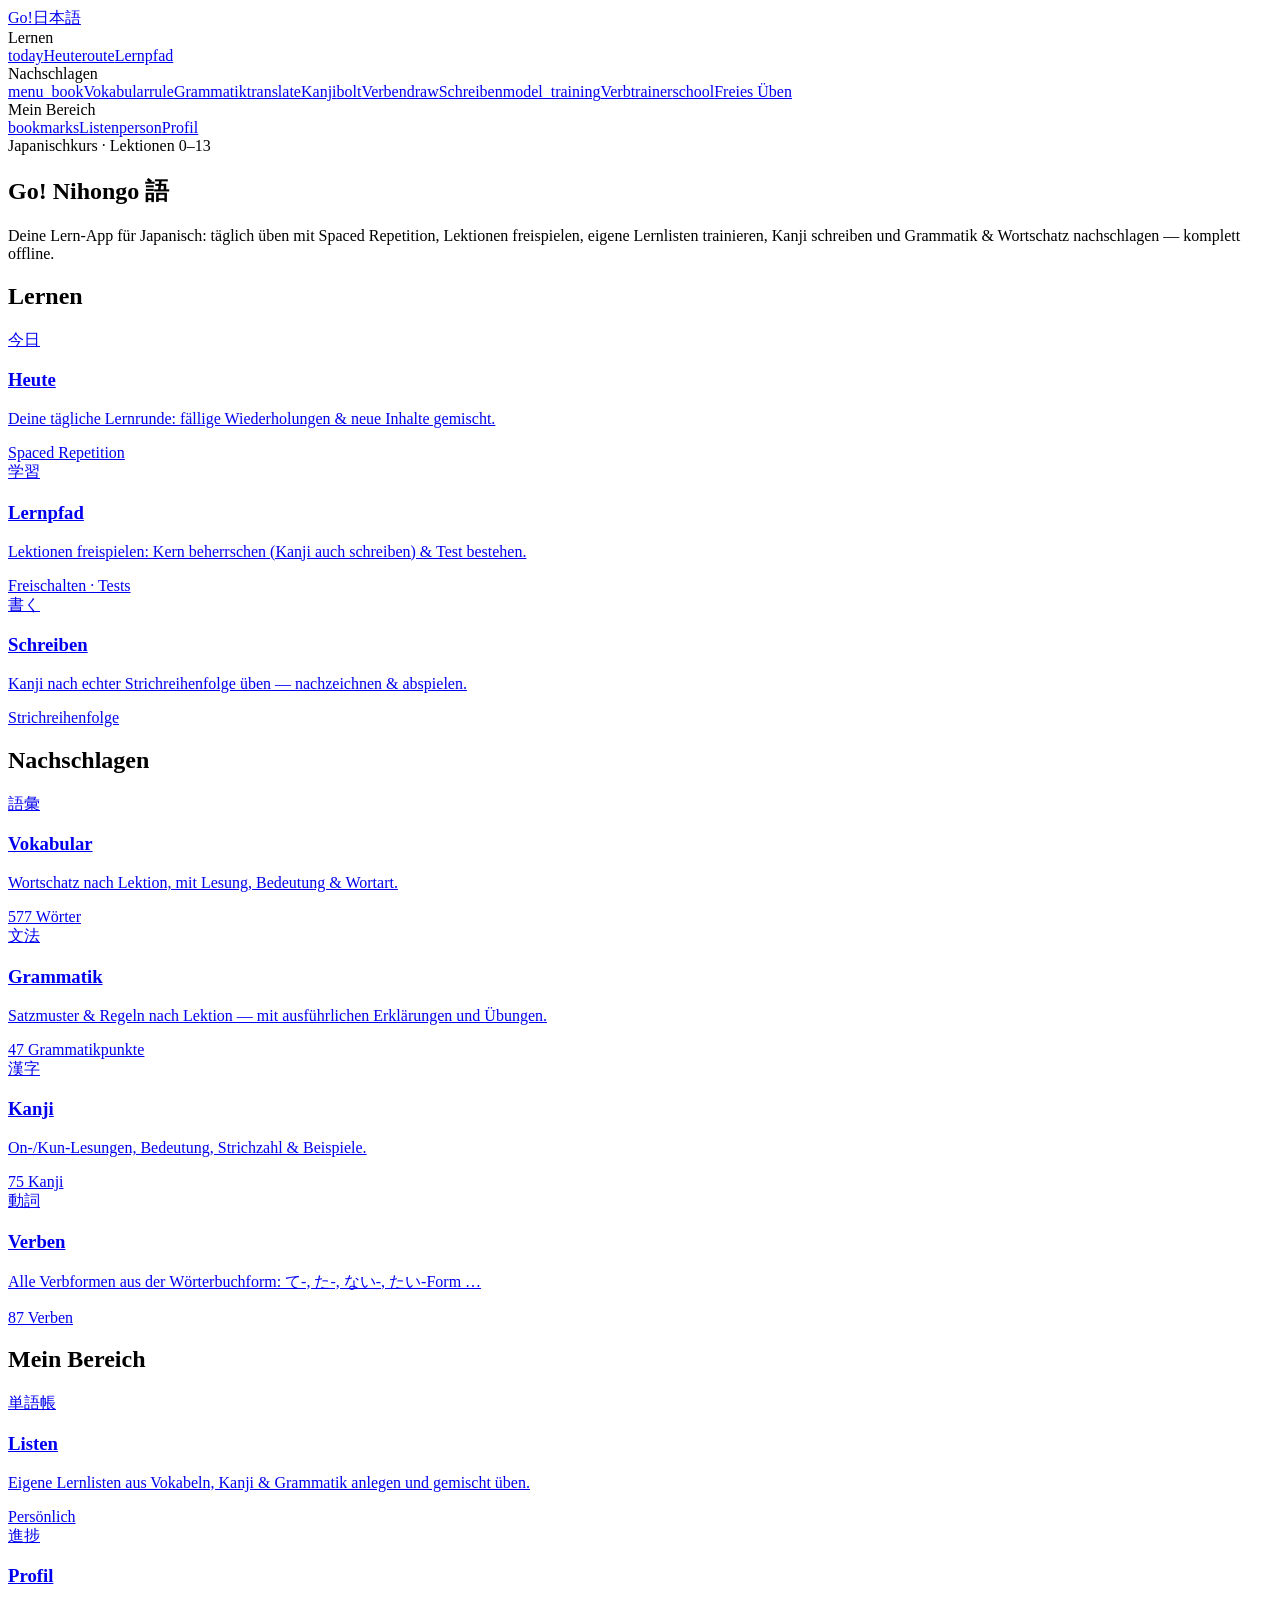
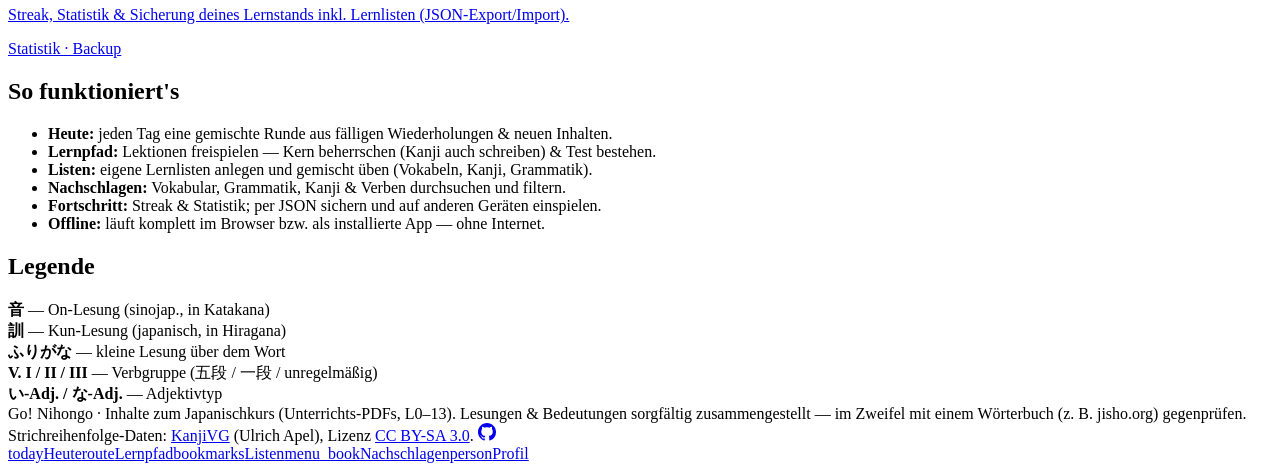
==== index.html @ a494719f "Inhalte auf die Unterrichts-PDFs umgestellt (Lektion 0–13) Vokabular, Kanji, Grammatik und alle Zusa" ====
<!DOCTYPE html>
<html lang="de">
<head>
<meta charset="utf-8">
<meta name="viewport" content="width=device-width, initial-scale=1">
<!-- OTA so früh wie möglich bestätigen (capgo notifyAppReady), bevor große Daten-Skripte laden. -->
<script src="assets/ota.js"></script>
<title>Go! Nihongo — Japanisch lernen</title>
<link rel="stylesheet" href="assets/style.css">
<link rel="icon" href="assets/icons/icon-192.png">
<link rel="manifest" href="manifest.webmanifest">
<meta name="theme-color" content="#b23a2e">
<link rel="apple-touch-icon" href="assets/icons/icon-192.png">
</head>
<body data-page="index">

<header class="topbar">
  <div class="topbar-inner">
    <a class="brand" href="index.html" aria-label="Go! Nihongo"><span class="brand-name">Go!</span><span class="brand-jp">日本語</span></a>
    <nav id="topnav" class="nav" aria-label="Hauptnavigation"></nav>
  </div>
</header>

<main>
  <section class="hero">
    <span class="kicker">Japanischkurs · Lektionen 0–13</span>
    <h1>Go! Nihongo <span class="jp">語</span></h1>
    <p>Deine Lern-App für Japanisch: täglich üben mit Spaced Repetition, Lektionen freispielen,
       eigene Lernlisten trainieren, Kanji schreiben und Grammatik &amp; Wortschatz nachschlagen —
       komplett offline.</p>
  </section>

  <h2 class="section-label">Lernen</h2>
  <div class="cards-3">
    <a class="navcard navcard-hl" href="heute.html">
      <div class="nc-jp">今日</div>
      <h3>Heute</h3>
      <p>Deine tägliche Lernrunde: fällige Wiederholungen &amp; neue Inhalte gemischt.</p>
      <span class="nc-count">Spaced Repetition</span>
    </a>
    <a class="navcard navcard-hl" href="lernpfad.html">
      <div class="nc-jp">学習</div>
      <h3>Lernpfad</h3>
      <p>Lektionen freispielen: Kern beherrschen (Kanji auch schreiben) &amp; Test bestehen.</p>
      <span class="nc-count">Freischalten · Tests</span>
    </a>
    <a class="navcard" href="schreiben.html">
      <div class="nc-jp">書く</div>
      <h3>Schreiben</h3>
      <p>Kanji nach echter Strichreihenfolge üben — nachzeichnen &amp; abspielen.</p>
      <span class="nc-count">Strichreihenfolge</span>
    </a>
  </div>

  <h2 class="section-label">Nachschlagen</h2>
  <div class="cards-3">
    <a class="navcard" href="vokabular.html">
      <div class="nc-jp">語彙</div>
      <h3>Vokabular</h3>
      <p>Wortschatz nach Lektion, mit Lesung, Bedeutung &amp; Wortart.</p>
      <span class="nc-count" id="c-vokabular">…</span>
    </a>
    <a class="navcard" href="grammatik.html">
      <div class="nc-jp">文法</div>
      <h3>Grammatik</h3>
      <p>Satzmuster &amp; Regeln nach Lektion — mit ausführlichen Erklärungen und Übungen.</p>
      <span class="nc-count" id="c-grammatik">…</span>
    </a>
    <a class="navcard" href="kanji.html">
      <div class="nc-jp">漢字</div>
      <h3>Kanji</h3>
      <p>On-/Kun-Lesungen, Bedeutung, Strichzahl &amp; Beispiele.</p>
      <span class="nc-count" id="c-kanji">…</span>
    </a>
    <a class="navcard" href="verben.html">
      <div class="nc-jp">動詞</div>
      <h3>Verben</h3>
      <p>Alle Verbformen aus der Wörterbuchform: て-, た-, ない-, たい-Form …</p>
      <span class="nc-count" id="c-verben">…</span>
    </a>
  </div>

  <h2 class="section-label">Mein Bereich</h2>
  <div class="cards-3">
    <a class="navcard navcard-hl" href="listen.html">
      <div class="nc-jp">単語帳</div>
      <h3>Listen</h3>
      <p>Eigene Lernlisten aus Vokabeln, Kanji & Grammatik anlegen und gemischt üben.</p>
      <span class="nc-count">Persönlich</span>
    </a>
    <a class="navcard" href="profil.html">
      <div class="nc-jp">進捗</div>
      <h3>Profil</h3>
      <p>Streak, Statistik &amp; Sicherung deines Lernstands inkl. Lernlisten (JSON-Export/Import).</p>
      <span class="nc-count">Statistik · Backup</span>
    </a>
  </div>

  <div class="cards-3" style="grid-template-columns:1fr 1fr">
    <section class="panel">
      <h2>So funktioniert's</h2>
      <ul class="how">
        <li><b>Heute:</b> jeden Tag eine gemischte Runde aus fälligen Wiederholungen &amp; neuen Inhalten.</li>
        <li><b>Lernpfad:</b> Lektionen freispielen — Kern beherrschen (Kanji auch schreiben) &amp; Test bestehen.</li>
        <li><b>Listen:</b> eigene Lernlisten anlegen und gemischt üben (Vokabeln, Kanji, Grammatik).</li>
        <li><b>Nachschlagen:</b> Vokabular, Grammatik, Kanji &amp; Verben durchsuchen und filtern.</li>
        <li><b>Fortschritt:</b> Streak &amp; Statistik; per JSON sichern und auf anderen Geräten einspielen.</li>
        <li><b>Offline:</b> läuft komplett im Browser bzw. als installierte App — ohne Internet.</li>
      </ul>
    </section>
    <section class="panel">
      <h2>Legende</h2>
      <div class="legend">
        <div><b>音</b> — On-Lesung (sinojap., in Katakana)</div>
        <div><b>訓</b> — Kun-Lesung (japanisch, in Hiragana)</div>
        <div><b>ふりがな</b> — kleine Lesung über dem Wort</div>
        <div><b>V. I / II / III</b> — Verbgruppe (五段 / 一段 / unregelmäßig)</div>
        <div><b>い-Adj. / な-Adj.</b> — Adjektivtyp</div>
      </div>
    </section>
  </div>
</main>

<footer>
  <span class="brand-name">Go! Nihongo</span> · Inhalte zum Japanischkurs (Unterrichts-PDFs, L0–13). Lesungen &amp; Bedeutungen sorgfältig zusammengestellt — im Zweifel mit einem Wörterbuch (z.&nbsp;B. jisho.org) gegenprüfen.<br>
  Strichreihenfolge-Daten: <a href="http://kanjivg.tagaini.net" rel="noopener">KanjiVG</a> (Ulrich Apel), Lizenz <a href="https://creativecommons.org/licenses/by-sa/3.0/" rel="noopener">CC BY-SA 3.0</a>.
</footer>

<script src="assets/data/kanji.js"></script>
<script src="assets/data/vokabular.js"></script>
<script src="assets/data/grammatik.js"></script>
<script>
  (function () {
    var g = (window.GRAMMATIK || []).length;
    var v = (window.VOKABULAR || []).length;
    var k = (window.KANJI || []).length;
    var set = function (id, txt) { var e = document.getElementById(id); if (e) e.textContent = txt; };
    set('c-grammatik', g + ' Grammatikpunkte');
    set('c-vokabular', v + ' Wörter');
    set('c-kanji', k + ' Kanji');
    var vb = new Set((window.VOKABULAR || []).filter(function (x) { return /^V\./.test(x.pos); }).map(function (x) { return x.kana; })).size;
    set('c-verben', vb + ' Verben');
  })();
</script>
<script src="assets/srs.js"></script>
<script src="assets/version.js"></script>
<script src="assets/app.js"></script>
</body>
</html>
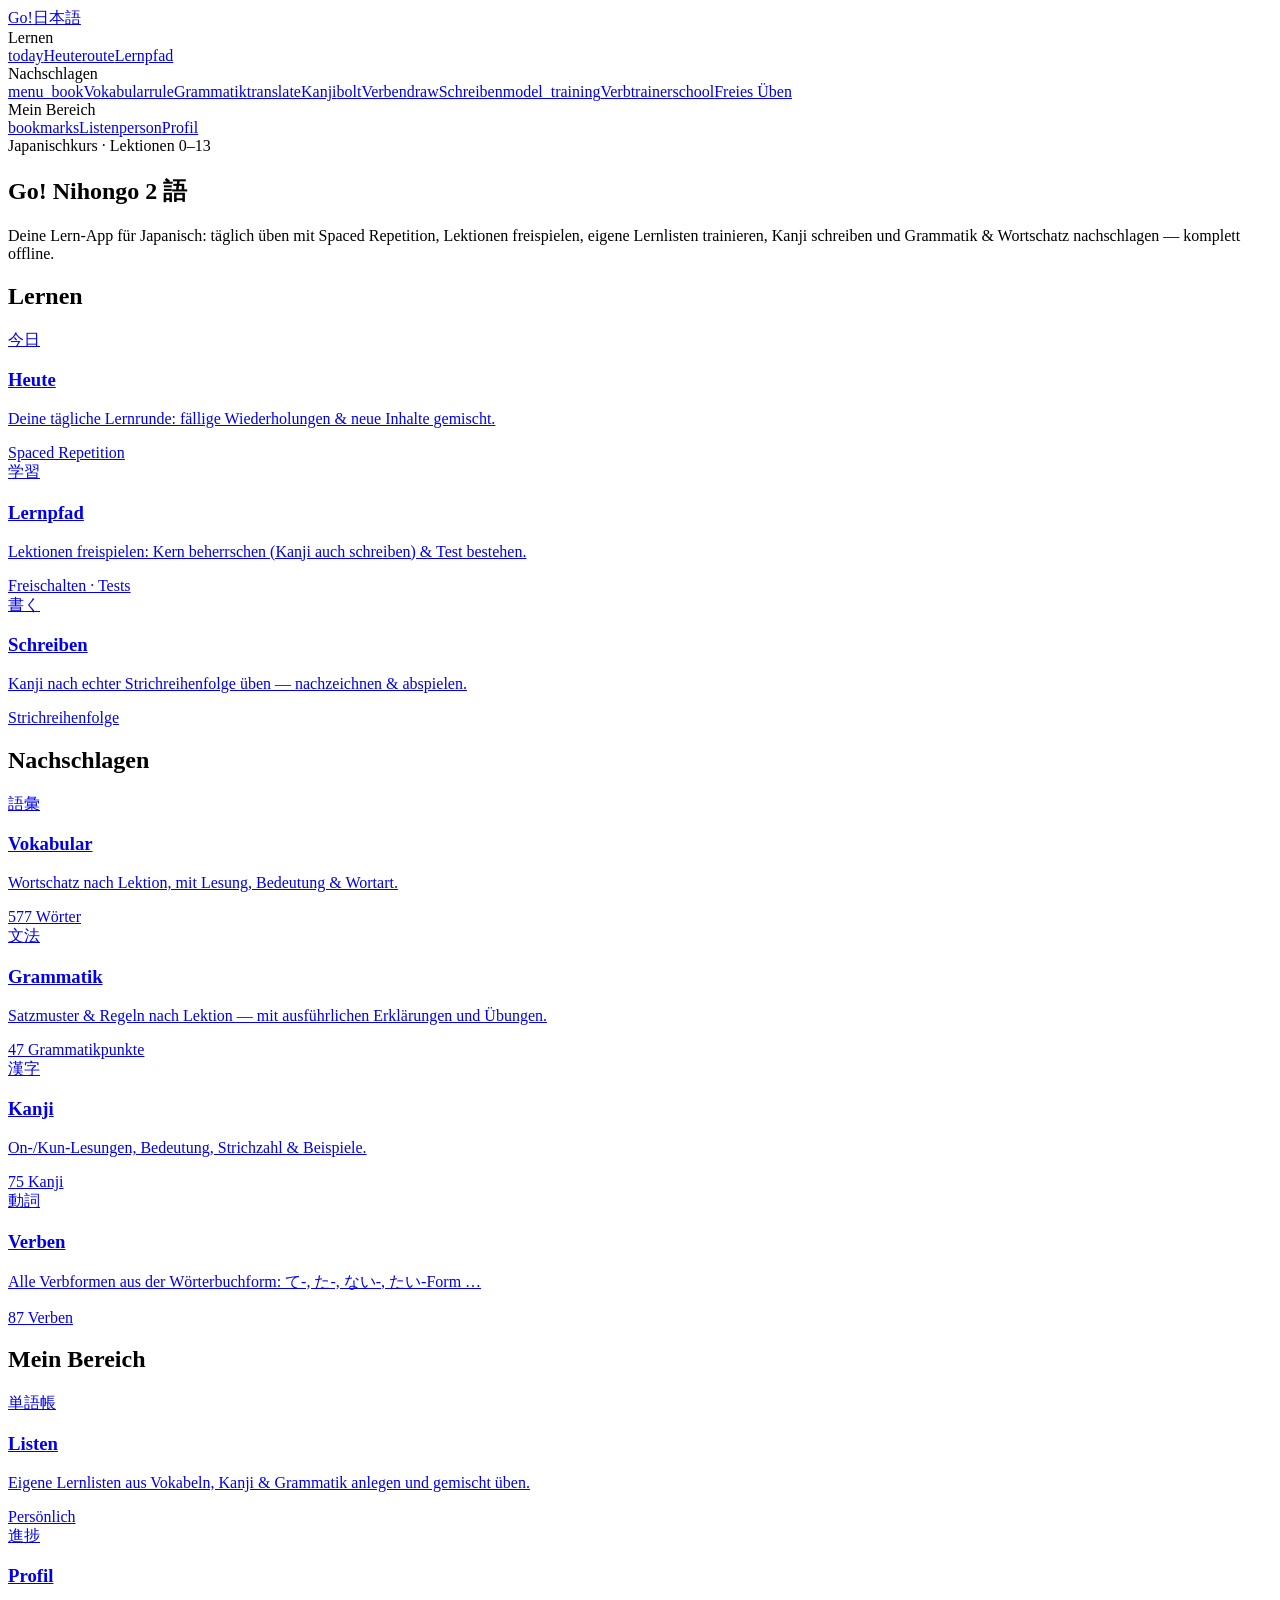
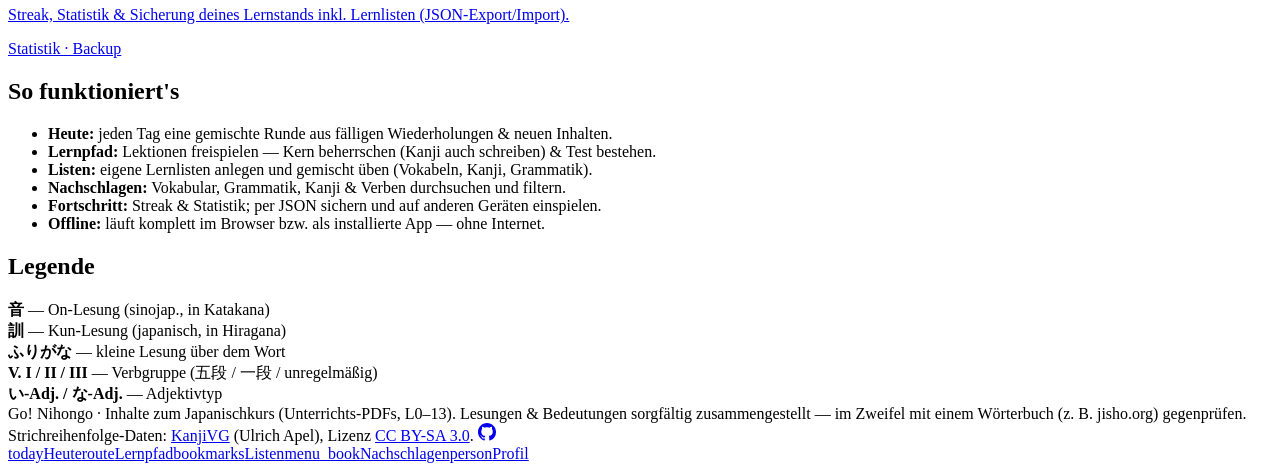
==== commit 1e986a14: "Als eigene App „Go! Nihongo 2“ (eigene App-ID, Updates aus dem Fork) Neue App-ID de.thordan.japanisc" ====
--- a/index.html
+++ b/index.html
@@ -5,7 +5,7 @@
 <meta name="viewport" content="width=device-width, initial-scale=1">
 <!-- OTA so früh wie möglich bestätigen (capgo notifyAppReady), bevor große Daten-Skripte laden. -->
 <script src="assets/ota.js"></script>
-<title>Go! Nihongo — Japanisch lernen</title>
+<title>Go! Nihongo 2 — Japanisch lernen</title>
 <link rel="stylesheet" href="assets/style.css">
 <link rel="icon" href="assets/icons/icon-192.png">
 <link rel="manifest" href="manifest.webmanifest">
@@ -24,7 +24,7 @@
 <main>
   <section class="hero">
     <span class="kicker">Japanischkurs · Lektionen 0–13</span>
-    <h1>Go! Nihongo <span class="jp">語</span></h1>
+    <h1>Go! Nihongo 2 <span class="jp">語</span></h1>
     <p>Deine Lern-App für Japanisch: täglich üben mit Spaced Repetition, Lektionen freispielen,
        eigene Lernlisten trainieren, Kanji schreiben und Grammatik &amp; Wortschatz nachschlagen —
        komplett offline.</p>
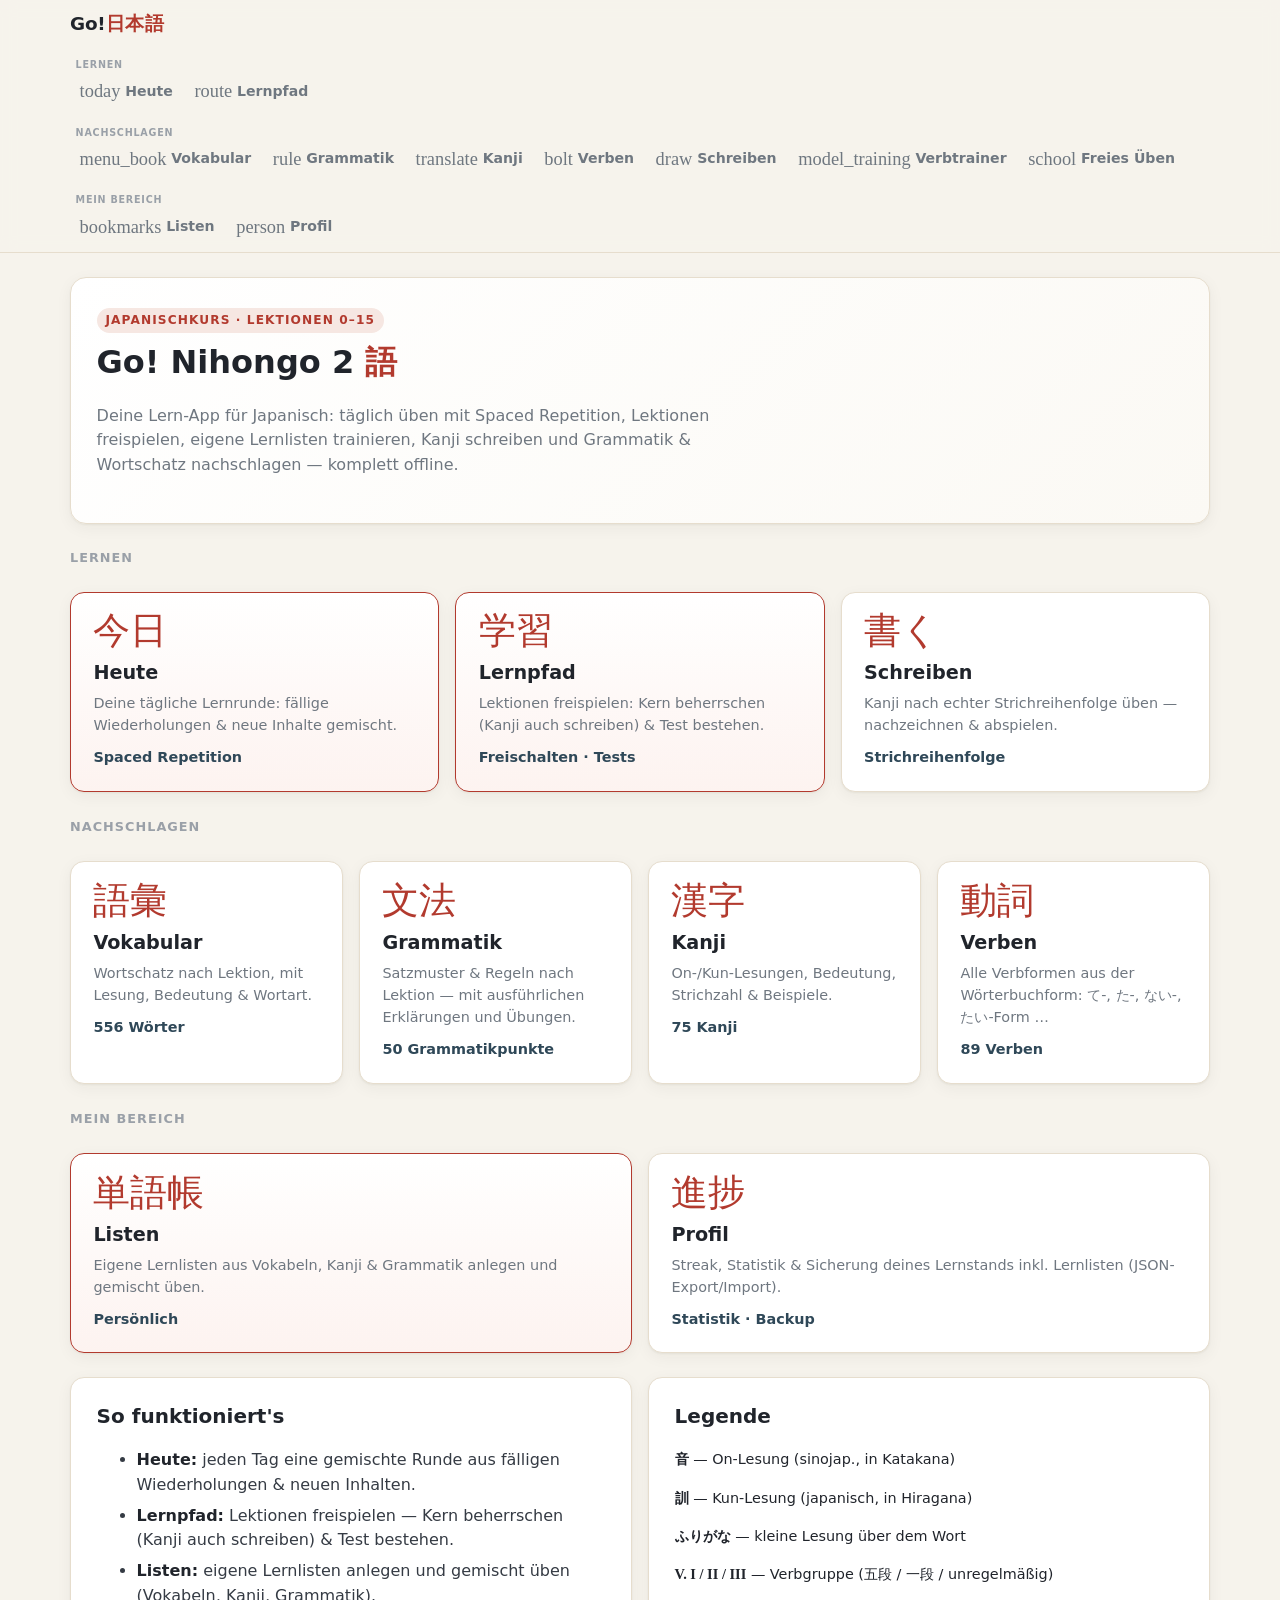
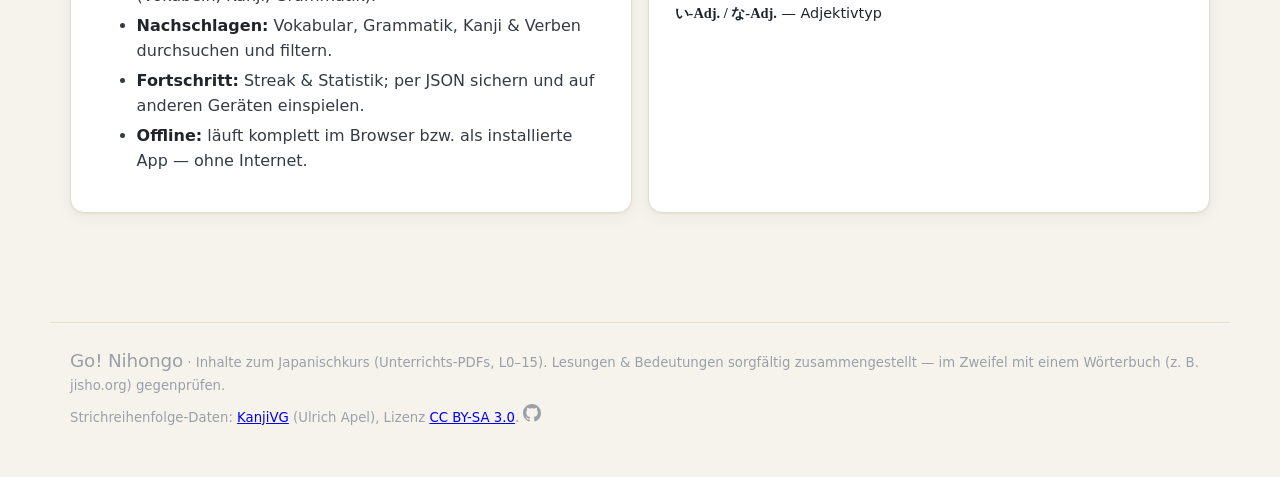
==== commit 0a015962: "Lektion 14 (02.11.) und 15 (04.11.) ergänzt Zwei neue Unterrichts-PDFs ausgewertet und eingefügt: - " ====
--- a/index.html
+++ b/index.html
@@ -23,7 +23,7 @@
 
 <main>
   <section class="hero">
-    <span class="kicker">Japanischkurs · Lektionen 0–13</span>
+    <span class="kicker">Japanischkurs · Lektionen 0–15</span>
     <h1>Go! Nihongo 2 <span class="jp">語</span></h1>
     <p>Deine Lern-App für Japanisch: täglich üben mit Spaced Repetition, Lektionen freispielen,
        eigene Lernlisten trainieren, Kanji schreiben und Grammatik &amp; Wortschatz nachschlagen —
@@ -122,7 +122,7 @@
 </main>
 
 <footer>
-  <span class="brand-name">Go! Nihongo</span> · Inhalte zum Japanischkurs (Unterrichts-PDFs, L0–13). Lesungen &amp; Bedeutungen sorgfältig zusammengestellt — im Zweifel mit einem Wörterbuch (z.&nbsp;B. jisho.org) gegenprüfen.<br>
+  <span class="brand-name">Go! Nihongo</span> · Inhalte zum Japanischkurs (Unterrichts-PDFs, L0–15). Lesungen &amp; Bedeutungen sorgfältig zusammengestellt — im Zweifel mit einem Wörterbuch (z.&nbsp;B. jisho.org) gegenprüfen.<br>
   Strichreihenfolge-Daten: <a href="http://kanjivg.tagaini.net" rel="noopener">KanjiVG</a> (Ulrich Apel), Lizenz <a href="https://creativecommons.org/licenses/by-sa/3.0/" rel="noopener">CC BY-SA 3.0</a>.
 </footer>
 
--- a/assets/style.css
+++ b/assets/style.css
@@ -0,0 +1,1159 @@
+/* ============================================================
+   日本語 A1.7 — Lern-Katalog
+   Gemeinsames Stylesheet (Grammatik · Vokabular · Kanji)
+   ============================================================ */
+
+:root {
+  /* Farben – „Washi“-Papier mit Zinnober-Akzent */
+  --bg:        #f6f3ec;
+  --surface:   #ffffff;
+  --surface-2: #fbf9f4;
+  --ink:       #20242b;
+  --muted:     #6f7780;
+  --faint:     #9aa0a8;
+  --accent:    #b23a2e;   /* 朱 / Zinnober */
+  --accent-d:  #8f2c22;
+  --indigo:    #2f4858;   /* 藍 */
+  --border:    #e6ddcd;
+  --border-2:  #efe9dd;
+  --chip:      #efe7d8;
+  --chip-on:   #b23a2e;
+  --good:      #2e7d4f;
+  --shadow:    0 1px 2px rgba(40,30,10,.05), 0 4px 16px rgba(40,30,10,.05);
+
+  /* Schriften */
+  --font-ui: system-ui, -apple-system, "Segoe UI", Roboto, "Helvetica Neue", Arial, sans-serif;
+  --font-ja: "UD Digi Kyokasho NK-R", "Hiragino Mincho ProN", "Yu Mincho", "YuMincho",
+             "Noto Serif JP", "MS Mincho", serif;
+  --font-ja-sans: "UD Digi Kyokasho NK-R", "Hiragino Kaku Gothic ProN", "Yu Gothic",
+                  "Noto Sans JP", "Meiryo", sans-serif;
+}
+
+* { box-sizing: border-box; }
+
+html { scroll-behavior: smooth; }
+
+body {
+  margin: 0;
+  font-family: var(--font-ui);
+  color: var(--ink);
+  background: var(--bg);
+  line-height: 1.55;
+  -webkit-font-smoothing: antialiased;
+  text-rendering: optimizeLegibility;
+}
+
+/* Japanischer Text */
+.ja, ruby, .kanji-char, .v-word, .ex-w, .gp-pattern {
+  font-family: var(--font-ja-sans);
+}
+
+/* ---------- Kopfzeile / Navigation ---------- */
+.topbar {
+  position: sticky;
+  top: 0;
+  z-index: 50;
+  background: rgba(246,243,236,.92);
+  backdrop-filter: saturate(1.4) blur(8px);
+  border-bottom: 1px solid var(--border);
+}
+.topbar-inner {
+  max-width: 1180px;
+  margin: 0 auto;
+  padding: .55rem 1.25rem;
+  display: flex;
+  align-items: center;
+  gap: 1.2rem;
+  flex-wrap: wrap;
+}
+.brand {
+  display: flex;
+  align-items: baseline;
+  gap: .04em;
+  text-decoration: none;
+  color: var(--ink);
+  font-weight: 800;
+  white-space: nowrap;
+}
+.brand-logo { width: 30px; height: 30px; border-radius: 8px; display: block; box-shadow: 0 1px 2px rgba(40,30,10,.12); }
+.brand-name { font-size: 1.15rem; letter-spacing: -.01em; }
+.brand .jp { font-family: var(--font-ja); color: var(--accent); font-size: 1.25rem; }
+.brand-jp { font-family: var(--font-ja); color: var(--accent); font-size: 1.2rem; font-weight: 700; letter-spacing: .01em; }
+.section-label { font-size: .8rem; text-transform: uppercase; letter-spacing: .08em; color: var(--faint); font-weight: 800; margin: 1.6rem 0 .6rem; }
+.section-label:first-of-type { margin-top: .6rem; }
+
+/* ---------- Material-Icons (selbst gehostet, offline) ---------- */
+@font-face { font-family: 'Material Icons Outlined'; font-style: normal; font-weight: 400; src: url(icons/material/material-icons-outlined.woff2) format('woff2'); font-display: block; }
+.msi { font-family: 'Material Icons Outlined'; font-weight: normal; font-style: normal; font-size: 1.2em; line-height: 1; letter-spacing: normal; text-transform: none; display: inline-block; white-space: nowrap; word-wrap: normal; direction: ltr; -webkit-font-feature-settings: 'liga'; font-feature-settings: 'liga'; -webkit-font-smoothing: antialiased; vertical-align: middle; }
+
+/* ---------- Top-Navigation: gruppierte Tabs (Browser) ---------- */
+.nav { display: flex; gap: 1.1rem; margin-left: auto; flex-wrap: wrap; align-items: flex-end; }
+.nav-group { display: flex; flex-direction: column; gap: .15rem; }
+.nav-group-label { font-size: .6rem; text-transform: uppercase; letter-spacing: .08em; color: var(--faint); font-weight: 800; padding: 0 .35rem; }
+.nav-row { display: flex; gap: .15rem; }
+.nav-tab { display: inline-flex; align-items: center; gap: .3rem; text-decoration: none; color: var(--muted); padding: .35rem .6rem; border-radius: 8px; font-size: .88rem; font-weight: 600; transition: background .15s, color .15s; }
+.nav-tab .msi { font-size: 1.15rem; }
+.nav-tab:hover { background: var(--chip); color: var(--ink); }
+.nav-tab.active { color: var(--accent); background: #f6e7e2; }
+
+/* ---------- Untere Tab-Leiste (App / schmal) ---------- */
+.bottomnav { display: none; }
+
+/* ---------- Sekundäre Tab-Zeile (Nachschlagen) ----------
+   Sticky unter der Topbar: bleibt beim Scrollen sichtbar; body.scrolled blendet die
+   Textlabels aus, sodass nur die Icons stehen bleiben (kompakt, v. a. mobil). */
+.subnav { display: flex; gap: .4rem; flex-wrap: wrap; margin: 0 0 1.1rem;
+  position: sticky; top: var(--topbar-h, 3.2rem); z-index: 40;
+  background: var(--bg); padding: .45rem 0; }
+.subnav-tab { display: inline-flex; align-items: center; gap: .3rem; text-decoration: none; color: var(--muted); border: 1px solid var(--border); border-radius: 999px; padding: .3rem .8rem; font-size: .85rem; font-weight: 600; background: var(--surface); transition: padding .15s; }
+.subnav-tab .msi { font-size: 1rem; }
+.subnav-tab:hover { border-color: var(--accent); color: var(--accent); }
+.subnav-tab.active { background: var(--accent); color: #fff; border-color: var(--accent); }
+body.scrolled .subnav-tab .nav-label { display: none; }
+body.scrolled .subnav-tab { padding: .35rem .55rem; }
+body.scrolled .subnav-tab .msi { font-size: 1.2rem; }
+
+/* Topbar kompakt beim Scrollen: Gruppentitel + Labels weg, nur Icon-Tabs. */
+body.scrolled .nav-group-label { display: none; }
+body.scrolled .nav-tab .nav-label { display: none; }
+body.scrolled .nav { align-items: center; }
+body.scrolled .topbar-inner { padding-top: .35rem; padding-bottom: .35rem; }
+
+@media (max-width: 760px) {
+  .nav { display: none; }
+  .bottomnav { display: flex; position: fixed; left: 0; right: 0; bottom: 0; z-index: 60; background: var(--surface); border-top: 1px solid var(--border); box-shadow: 0 -2px 12px rgba(40,30,10,.06); padding-bottom: env(safe-area-inset-bottom, 0); }
+  .bn-tab { flex: 1; display: flex; flex-direction: column; align-items: center; gap: .1rem; text-decoration: none; color: var(--muted); padding: .45rem .2rem .5rem; font-size: .66rem; font-weight: 600; }
+  .bn-tab .msi { font-size: 1.5rem; }
+  .bn-tab.active { color: var(--accent); }
+  body { padding-bottom: 4.4rem; }
+}
+
+/* ---------- Streak als Sakura-Blüte ---------- */
+.hstat-flower { display: block; }
+.sakura { width: 2.1rem; height: 2.1rem; display: block; margin: 0 auto .15rem; }
+.sakura-sm { width: 1.15rem; height: 1.15rem; display: inline-block; margin: 0; vertical-align: middle; }
+
+/* ---------- Kanji-Karte: Fußzeile mit Schreib-Blüte + Stift-Link ---------- */
+.kanji-card { position: relative; }
+.kc-foot { display: flex; align-items: center; justify-content: space-between; gap: .5rem; margin-top: .6rem; padding-top: .5rem; border-top: 1px solid var(--border-2); }
+.kc-writes { display: inline-flex; align-items: center; gap: .25rem; color: var(--muted); font-size: .78rem; }
+.kc-writes-n { font-weight: 700; }
+.kc-write { display: inline-flex; align-items: center; justify-content: center; width: 2rem; height: 2rem; border-radius: 8px; color: var(--accent); background: #f6e7e2; text-decoration: none; }
+.kc-write:hover { background: var(--accent); color: #fff; }
+.kc-write .msi { font-size: 1.2rem; }
+/* „＋ Lernliste" auf Kanji-/Grammatik-Karten */
+.kc-add { margin-left: auto; border: 1px solid var(--border); background: var(--surface); color: var(--accent); border-radius: 7px; min-width: 1.9rem; height: 1.9rem; padding: 0 .35rem; font-size: 1rem; line-height: 1; cursor: pointer; font-weight: 700; }
+.kc-add:hover { border-color: var(--accent); background: var(--surface-2); }
+/* ＋-Button im Grammatik-Kartenkopf (immer sichtbar, wie .v-add/.kc-add) */
+.gp-add { border: 1px solid var(--border); background: var(--surface); color: var(--accent); border-radius: 7px; min-width: 1.9rem; height: 1.9rem; padding: 0 .35rem; font-size: 1rem; line-height: 1; cursor: pointer; font-weight: 700; align-self: center; }
+.gp-add:hover { border-color: var(--accent); background: var(--surface-2); }
+/* Item ist schon in ≥1 Listen: Button zeigt „n+" und ist dezent markiert. */
+.v-add.in-list, .kc-add.in-list { border-color: var(--accent); background: #f6e7e2; font-size: .85rem; }
+.gp-add.in-list { border-color: var(--accent); background: #f6e7e2; font-size: .85rem; }
+/* Lernlisten: Typ-Markierung + Übungsfläche im Trainer */
+.lst-tag { display: inline-block; font-size: .68rem; font-weight: 700; color: var(--muted); background: var(--chip); padding: .05rem .35rem; border-radius: 5px; margin-right: .4rem; vertical-align: middle; }
+.lt-ex { min-height: 8rem; display: flex; flex-direction: column; gap: .5rem; }
+.lt-next-wrap { margin-top: .8rem; text-align: center; }
+
+/* ---------- Wiederhol-Blüte je Lektion (Vokabular/Grammatik) ---------- */
+.grp-flower { display: inline-flex; align-items: center; margin-left: .15rem; }
+
+/* ---------- Freies-Üben-Hub ---------- */
+.ueben-pick { display: grid; grid-template-columns: repeat(auto-fit, minmax(220px, 1fr)); gap: 1rem; }
+.ueben-card { text-align: left; font: inherit; cursor: pointer; border: 1px solid var(--border); background: var(--surface); }
+.ueben-card:hover { border-color: var(--accent); }
+
+/* ---------- Lernpfad-Badge (Material-Icon) ---------- */
+.lp-badge .msi { font-size: 1.3rem; }
+.lp-card.lp-locked .lp-badge { color: var(--faint); }
+.lp-card.lp-open .lp-badge { color: var(--muted); }
+.lp-card.lp-test .lp-badge { color: var(--accent); }
+.lp-card.lp-done .lp-badge { color: var(--good); }
+.lp-hint .msi { font-size: 1rem; }
+
+/* ---------- Layout ---------- */
+main {
+  max-width: 1180px;
+  margin: 0 auto;
+  padding: 1.5rem 1.25rem 4rem;
+}
+.page-intro { margin: .5rem 0 1.25rem; }
+.page-intro h1 {
+  font-size: 1.7rem;
+  margin: .2rem 0 .35rem;
+  letter-spacing: -.01em;
+}
+.page-intro h1 .jp { font-family: var(--font-ja); color: var(--accent); }
+.page-intro p { color: var(--muted); margin: .25rem 0; max-width: 70ch; }
+.kicker {
+  display: inline-block;
+  font-size: .76rem;
+  font-weight: 700;
+  letter-spacing: .09em;
+  text-transform: uppercase;
+  color: var(--accent);
+  background: #f6e7e2;
+  padding: .2rem .55rem;
+  border-radius: 999px;
+}
+
+/* ---------- Werkzeugleiste (Suche, Filter, Schalter) ---------- */
+.toolbar {
+  position: sticky;
+  /* Unter Topbar + (falls vorhanden) Subnav gestaffelt; Höhen werden in app.js gemessen. */
+  top: calc(var(--topbar-h, 49px) + var(--subnav-h, 0px));
+  z-index: 39;
+  background: rgba(246,243,236,.92);
+  backdrop-filter: blur(8px);
+  padding: .7rem 0;
+  margin-bottom: 1.1rem;
+  border-bottom: 1px solid var(--border-2);
+}
+.toolbar-row { display: flex; gap: .6rem; align-items: center; flex-wrap: wrap; }
+.search {
+  flex: 1 1 240px;
+  display: flex;
+  align-items: center;
+  gap: .5rem;
+  background: var(--surface);
+  border: 1px solid var(--border);
+  border-radius: 9px;
+  padding: .5rem .7rem;
+}
+.search:focus-within { border-color: var(--accent); box-shadow: 0 0 0 3px #f6e7e2; }
+.search svg { flex: none; color: var(--faint); }
+.search input {
+  border: none;
+  outline: none;
+  width: 100%;
+  font-size: .95rem;
+  background: transparent;
+  color: var(--ink);
+  font-family: var(--font-ja-sans);
+}
+.toggle {
+  border: 1px solid var(--border);
+  background: var(--surface);
+  color: var(--muted);
+  padding: .5rem .8rem;
+  border-radius: 9px;
+  font-size: .88rem;
+  font-weight: 600;
+  cursor: pointer;
+  white-space: nowrap;
+  transition: all .15s;
+  display: inline-flex;
+  align-items: center;
+  gap: .4rem;
+}
+.toggle:hover { border-color: var(--accent); color: var(--ink); }
+.toggle[aria-pressed="true"] {
+  background: var(--accent);
+  border-color: var(--accent);
+  color: #fff;
+}
+.toggle .dot {
+  width: .55rem; height: .55rem; border-radius: 50%;
+  background: var(--faint);
+}
+.toggle[aria-pressed="true"] .dot { background: #fff; }
+/* Filter-Schalter: nur auf dem Handy sinnvoll (Desktop zeigt Filter immer) */
+.toggle-filters { display: none; }
+
+/* Filter-Chips */
+.chips { display: flex; gap: .4rem; flex-wrap: wrap; margin-top: .6rem; }
+.filter-row { display: flex; align-items: baseline; gap: .6rem; flex-wrap: wrap; margin-top: .55rem; }
+.filter-row .chips { margin-top: 0; flex: 1; }
+.filter-label { font-size: .74rem; font-weight: 700; text-transform: uppercase; letter-spacing: .05em; color: var(--faint); min-width: 4.2rem; }
+.chip {
+  border: 1px solid var(--border);
+  background: var(--surface);
+  color: var(--muted);
+  padding: .3rem .7rem;
+  border-radius: 999px;
+  font-size: .83rem;
+  font-weight: 600;
+  cursor: pointer;
+  transition: all .12s;
+}
+.chip:hover { border-color: var(--accent); color: var(--ink); }
+.chip.on { background: var(--chip-on); border-color: var(--chip-on); color: #fff; }
+.count { color: var(--muted); font-size: .85rem; margin: .2rem 0 1rem; }
+
+/* ---------- Gruppen-Überschriften ---------- */
+.group { margin-bottom: 1.5rem; }
+.group-head {
+  display: flex;
+  align-items: baseline;
+  gap: .6rem;
+  margin: 1.6rem 0 .8rem;
+  padding-bottom: .4rem;
+  border-bottom: 2px solid var(--accent);
+}
+.group-head h2 { font-size: 1.18rem; margin: 0; }
+.group-head .theme { color: var(--muted); font-size: .9rem; font-weight: 500; }
+.group-head .gcount { margin-left: auto; color: var(--faint); font-size: .82rem; font-weight: 600; }
+
+/* ---------- Karten (Kanji) ---------- */
+.kanji-grid {
+  display: grid;
+  grid-template-columns: repeat(auto-fill, minmax(248px, 1fr));
+  gap: .9rem;
+}
+.kanji-card {
+  background: var(--surface);
+  border: 1px solid var(--border);
+  border-radius: 13px;
+  padding: 1rem 1.1rem 1.1rem;
+  box-shadow: var(--shadow);
+  display: flex;
+  flex-direction: column;
+  gap: .15rem;
+}
+.kc-top { display: flex; align-items: flex-start; gap: .8rem; }
+.kanji-char {
+  font-family: var(--font-ja-sans);
+  font-size: 3.7rem;
+  line-height: 1;
+  color: var(--ink);
+  font-weight: 500;
+}
+.kc-meta { margin-left: auto; text-align: right; display: flex; flex-direction: column; gap: .3rem; align-items: flex-end; }
+.tag {
+  font-size: .72rem;
+  font-weight: 700;
+  color: var(--indigo);
+  background: #e9eef0;
+  padding: .15rem .5rem;
+  border-radius: 999px;
+  white-space: nowrap;
+}
+.strokes { font-size: .76rem; color: var(--faint); }
+.kc-meaning { font-weight: 600; margin: .55rem 0 .2rem; font-size: 1.02rem; }
+.readings { display: flex; flex-direction: column; gap: .15rem; margin: .15rem 0 .35rem; }
+.reading-row { font-size: .92rem; display: flex; gap: .45rem; align-items: baseline; }
+.reading-row .lbl {
+  font-family: var(--font-ja);
+  font-weight: 700;
+  width: 1.5rem;
+  flex: none;
+  color: #fff;
+  background: var(--indigo);
+  border-radius: 5px;
+  text-align: center;
+  font-size: .78rem;
+  padding: .05rem 0;
+}
+.reading-row .lbl.kun { background: var(--accent); }
+.reading-row .vals { font-family: var(--font-ja-sans); color: var(--ink); }
+.kc-examples {
+  margin-top: .35rem;
+  border-top: 1px dashed var(--border);
+  padding-top: .5rem;
+  display: flex;
+  flex-direction: column;
+  gap: .3rem;
+}
+.kc-examples .ex { font-size: .9rem; display: flex; flex-wrap: wrap; gap: .35rem; align-items: baseline; }
+.ex-w { font-family: var(--font-ja-sans); font-weight: 600; }
+.ex-de { color: var(--muted); }
+
+/* ---------- Tabelle (Vokabular) ---------- */
+/* Vokabelliste: gestapelte Karten (handytauglich) statt breiter Tabelle. */
+.vocab-list { background: var(--surface); }
+.v-row { position: relative; padding: .6rem .8rem; border-bottom: 1px solid var(--border-2); }
+.v-row:hover { background: var(--surface-2); }
+.v-read { font-family: var(--font-ja-sans); color: var(--indigo); font-size: .72rem; line-height: 1.2; }
+body.furigana-off .v-read { display: none; } /* ausgeblendet = wirklich weg, kein reservierter Platz */
+.v-word { font-family: var(--font-ja-sans); font-size: 1.2rem; font-weight: 600; line-height: 1.3; overflow-wrap: anywhere; }
+.v-mean.de { margin-top: .15rem; color: var(--ink); overflow-wrap: anywhere; }
+.v-meta { display: flex; align-items: center; gap: .6rem; margin-top: .35rem; font-size: .8rem; color: var(--muted); }
+.v-meta .pos { white-space: nowrap; }
+/* Lernstand-Blüte als Float oben rechts in der Ecke (statt vor dem Wort). */
+.v-score { position: absolute; top: .5rem; right: .6rem; line-height: 0; }
+.v-add { margin-left: auto; }
+/* Desktop: zweispaltige, dichtere Liste. */
+@media (min-width: 640px) {
+  .v-row { display: grid; grid-template-columns: minmax(7rem, 14rem) 1fr; column-gap: 1rem; padding-right: 2.4rem; }
+  .v-mean.de { margin-top: 0; }
+  .v-meta { grid-column: 2; }
+}
+.pos {
+  font-size: .66rem; font-weight: 700; color: var(--muted);
+  background: var(--chip); padding: .1rem .38rem; border-radius: 5px; white-space: nowrap;
+}
+
+/* ---------- Grammatik ---------- */
+.gp {
+  background: var(--surface);
+  border: 1px solid var(--border);
+  border-radius: 12px;
+  padding: 1.05rem 1.2rem;
+  box-shadow: var(--shadow);
+  margin-bottom: .85rem;
+}
+.gp-head { display: flex; align-items: baseline; gap: .7rem; flex-wrap: wrap; }
+.gp-pattern { font-family: var(--font-ja-sans); font-size: 1.3rem; font-weight: 700; color: var(--accent-d); }
+.gp-title { font-weight: 600; color: var(--ink); }
+.gp-head .tag { margin-left: auto; }
+.gp-bildung {
+  font-size: .9rem; color: var(--indigo);
+  background: #eef2f3; border-left: 3px solid var(--indigo);
+  padding: .45rem .7rem; border-radius: 0 7px 7px 0; margin: .6rem 0;
+}
+.gp-bildung b { font-family: var(--font-ja-sans); }
+.gp-erk { margin: .5rem 0; color: #353b44; }
+.gp-ex { list-style: none; padding: 0; margin: .5rem 0 0; display: flex; flex-direction: column; gap: .45rem; }
+.gp-ex li { padding-left: 1rem; border-left: 2px solid var(--border); }
+.ex-jp { font-family: var(--font-ja-sans); font-size: 1.02rem; }
+.ex-trans { color: var(--muted); display: block; }
+
+/* ---------- Ein-/ausklappbare Karten (Grammatik & Verben) ---------- */
+.card-toggle { cursor: pointer; user-select: none; }
+.collapsible.collapsed .collapse-body { display: none; }
+.gp.collapsible.collapsed { padding-bottom: .85rem; }
+.verb-card.collapsible.collapsed { padding-bottom: 1rem; }
+/* Beim Suchen alle Treffer aufgeklappt zeigen */
+body.searching .collapsible.collapsed .collapse-body { display: block; }
+
+/* ---------- Furigana / Lesungen-Schalter ---------- */
+ruby rt { font-size: .58em; color: var(--indigo); font-weight: 500; user-select: none; }
+body.furigana-off rt { visibility: hidden; }
+
+/* ---------- Karteikarten-Modus ---------- */
+.hideable { transition: filter .12s, background .12s; }
+body.cards-mode .hideable {
+  filter: blur(6px);
+  background: var(--surface-2);
+  border-radius: 5px;
+  cursor: pointer;
+  user-select: none;
+}
+body.cards-mode .hideable.revealed { filter: none; background: transparent; cursor: default; }
+body.cards-mode .hideable:not(.revealed):hover { outline: 1px dashed var(--accent); outline-offset: 2px; }
+
+/* ---------- Index / Hub ---------- */
+.hero {
+  background: linear-gradient(135deg, #fff, var(--surface-2));
+  border: 1px solid var(--border);
+  border-radius: 16px;
+  padding: 1.8rem 1.6rem;
+  box-shadow: var(--shadow);
+  margin-bottom: 1.5rem;
+}
+.hero h1 { font-size: 2rem; margin: .3rem 0 .5rem; }
+.hero h1 .jp { font-family: var(--font-ja); color: var(--accent); }
+.hero p { color: var(--muted); max-width: 65ch; }
+.cards-3 { display: grid; grid-template-columns: repeat(auto-fit, minmax(230px, 1fr)); gap: 1rem; margin: 1.5rem 0; }
+.navcard {
+  display: block;
+  text-decoration: none;
+  color: var(--ink);
+  background: var(--surface);
+  border: 1px solid var(--border);
+  border-radius: 14px;
+  padding: 1.3rem 1.4rem;
+  box-shadow: var(--shadow);
+  transition: transform .15s, box-shadow .15s, border-color .15s;
+}
+.navcard:hover { transform: translateY(-3px); border-color: var(--accent); box-shadow: 0 8px 24px rgba(40,30,10,.1); }
+.navcard .nc-jp { font-family: var(--font-ja); font-size: 2.3rem; color: var(--accent); line-height: 1; }
+.navcard h3 { margin: .5rem 0 .25rem; font-size: 1.2rem; }
+.navcard p { color: var(--muted); font-size: .9rem; margin: 0; }
+.navcard .nc-count { font-weight: 700; color: var(--indigo); font-size: .9rem; margin-top: .6rem; display: inline-block; }
+
+.panel {
+  background: var(--surface);
+  border: 1px solid var(--border);
+  border-radius: 14px;
+  padding: 1.4rem 1.6rem;
+  box-shadow: var(--shadow);
+  margin-bottom: 1.3rem;
+}
+.panel h2 { margin-top: 0; font-size: 1.25rem; }
+.panel h2 .jp { font-family: var(--font-ja); color: var(--accent); }
+
+table.map { width: 100%; border-collapse: collapse; font-size: .92rem; margin-top: .5rem; }
+table.map th, table.map td { text-align: left; padding: .45rem .7rem; border-bottom: 1px solid var(--border-2); }
+table.map th { color: var(--muted); font-size: .78rem; text-transform: uppercase; letter-spacing: .05em; }
+table.map td:first-child { font-weight: 700; color: var(--accent-d); white-space: nowrap; }
+.now-row td { background: #f6e7e2; }
+
+.legend { display: flex; flex-wrap: wrap; gap: 1rem 2rem; }
+.legend div { font-size: .9rem; }
+.legend b { font-family: var(--font-ja); }
+.how li { margin: .35rem 0; color: #353b44; }
+.how b { color: var(--ink); }
+
+footer {
+  max-width: 1180px;
+  margin: 0 auto;
+  padding: 1.5rem 1.25rem 3rem;
+  color: var(--faint);
+  font-size: .83rem;
+  border-top: 1px solid var(--border);
+}
+footer .jp { font-family: var(--font-ja); }
+.app-version { display: block; margin-top: .6rem; font-size: .76rem; color: var(--faint); letter-spacing: .02em; }
+.f-diag { color: var(--muted); font-size: .85rem; margin: 0 0 .6rem; font-variant-numeric: tabular-nums; }
+.footer-gh { display: inline-flex; align-items: center; margin-top: .5rem; color: var(--faint); transition: color .15s; }
+.footer-gh:hover, .footer-gh:focus-visible { color: var(--accent); }
+.footer-gh svg { display: block; }
+
+.empty { text-align: center; color: var(--muted); padding: 3rem 1rem; font-style: italic; }
+.hidden { display: none !important; }
+
+/* ---------- Responsiv ---------- */
+@media (max-width: 640px) {
+  .kanji-grid { grid-template-columns: 1fr 1fr; }
+  .kanji-char { font-size: 3rem; }
+  .nav { width: 100%; margin-left: 0; }
+  /* Filter-Schalter auf dem Handy zeigen; eingeklappt = Chips ausblenden (beide Markup-Varianten) */
+  .toggle-filters { display: inline-flex; }
+  body.filters-collapsed .toolbar .filter-row,
+  body.filters-collapsed .toolbar > .chips { display: none; }
+}
+@media (max-width: 420px) {
+  .kanji-grid { grid-template-columns: 1fr; }
+}
+
+/* ---------- Verben ---------- */
+.verb-grid { display: grid; grid-template-columns: repeat(auto-fill, minmax(264px, 1fr)); gap: .9rem; }
+.verb-card { background: var(--surface); border: 1px solid var(--border); border-radius: 13px; padding: 1rem 1.1rem 1.05rem; box-shadow: var(--shadow); }
+.vc-head { display: flex; align-items: baseline; gap: .6rem; }
+.vc-dict { font-family: var(--font-ja-sans); font-size: 1.75rem; font-weight: 600; color: var(--ink); }
+.vc-head .tag { margin-left: auto; }
+.vc-de { color: var(--muted); margin: .15rem 0 .55rem; font-weight: 600; }
+table.vforms { width: 100%; border-collapse: collapse; font-size: .92rem; }
+table.vforms th { text-align: left; font-family: var(--font-ja-sans); font-weight: 700; color: var(--indigo); padding: .3rem .5rem .3rem 0; vertical-align: top; }
+table.vforms td { font-family: var(--font-ja-sans); padding: .3rem 0; vertical-align: top; }
+table.vforms tr + tr th, table.vforms tr + tr td { border-top: 1px solid var(--border-2); }
+.vf-note { display: block; font-family: var(--font-ui); font-size: .66rem; color: var(--faint); font-weight: 500; }
+/* Anklickbare Form-Zeile mit aufklappbarer Bildungsregel */
+.vf-row { cursor: pointer; }
+.vf-row th { padding-left: 1.05rem; position: relative; transition: color .12s; }
+.vf-row th::before { content: "▸"; position: absolute; left: 0; top: .28rem; font-size: .7rem; color: var(--faint); transition: transform .15s, color .12s; }
+.vf-row:hover th { color: var(--accent-d); }
+.vf-row:hover th::before { color: var(--accent); }
+.vf-row.open th::before { transform: rotate(90deg); color: var(--accent); }
+.vf-row:focus { outline: none; }
+.vf-row:focus-visible { outline: 2px solid var(--accent); outline-offset: 1px; border-radius: 4px; }
+.vf-rule { display: none; font-family: var(--font-ja-sans); font-weight: 500; font-size: .8rem; line-height: 1.55; color: var(--muted); margin: .3rem 0 .15rem; padding: .4rem .6rem; background: var(--surface-2); border-left: 3px solid var(--indigo); border-radius: 0 6px 6px 0; }
+.vf-rule b { color: var(--indigo); }
+.vf-row.open .vf-rule { display: block; }
+
+/* ---------- Konjugationstabelle (Grammatik) ---------- */
+table.conj-table { width: 100%; border-collapse: collapse; font-size: .85rem; margin: .65rem 0; background: var(--surface-2); border: 1px solid var(--border-2); border-radius: 8px; overflow: hidden; }
+table.conj-table th, table.conj-table td { text-align: left; padding: .42rem .6rem; border-bottom: 1px solid var(--border-2); vertical-align: top; }
+table.conj-table thead th { font-size: .68rem; text-transform: uppercase; letter-spacing: .04em; color: var(--muted); background: #efe7d6; }
+table.conj-table tbody th { font-weight: 700; color: var(--accent-d); white-space: nowrap; }
+table.conj-table tbody tr:last-child th, table.conj-table tbody tr:last-child td { border-bottom: none; }
+
+/* ---------- Buttons ---------- */
+.btn-primary { background: var(--accent); color: #fff; border: none; border-radius: 9px; padding: .6rem 1.1rem; font-size: .95rem; font-weight: 700; cursor: pointer; transition: background .15s; }
+.btn-primary:hover { background: var(--accent-d); }
+.btn { background: var(--surface); border: 1px solid var(--border); border-radius: 9px; padding: .6rem 1.1rem; font-size: .95rem; font-weight: 600; cursor: pointer; color: var(--ink); transition: border-color .15s; }
+.btn:hover { border-color: var(--accent); }
+.btn-next { background: var(--good); color: #fff; border-color: var(--good); }
+.btn-next:hover { filter: brightness(.95); }
+.kbd { font-size: .7rem; background: #ece5d6; border: 1px solid var(--border); border-radius: 4px; padding: .05rem .35rem; color: var(--muted); }
+.btn-primary .kbd { background: rgba(255,255,255,.22); border-color: rgba(255,255,255,.45); color: #fff; }
+
+/* ---------- Training (Üben) ---------- */
+.trainer-setup { display: flex; flex-wrap: wrap; gap: 1rem; align-items: center; justify-content: space-between; background: var(--surface); border: 1px solid var(--border); border-radius: 12px; padding: .8rem 1.05rem; margin-bottom: 1.3rem; box-shadow: var(--shadow); }
+.src-pick { display: flex; gap: 1rem; align-items: center; flex-wrap: wrap; }
+.src-label { color: var(--muted); font-size: .85rem; font-weight: 700; }
+.src-pick label { display: inline-flex; align-items: center; gap: .35rem; font-size: .92rem; font-weight: 600; cursor: pointer; }
+.src-pick input { width: 1.05rem; height: 1.05rem; accent-color: var(--accent); }
+.setup-actions { display: flex; gap: .6rem; align-items: center; }
+.trainer { max-width: 660px; margin: 0 auto; }
+.tr-top { display: flex; justify-content: space-between; align-items: center; margin-bottom: .6rem; }
+.tr-prog { color: var(--muted); font-size: .9rem; font-weight: 700; }
+.tr-card { background: var(--surface); border: 1px solid var(--border); border-radius: 16px; box-shadow: var(--shadow); padding: 2rem 1.6rem 1.4rem; min-height: 260px; display: flex; flex-direction: column; }
+.tr-front { text-align: center; }
+.tr-big { font-family: var(--font-ja-sans); font-size: 5rem; line-height: 1; margin: .3rem 0; color: var(--ink); }
+.tr-word { font-family: var(--font-ja-sans); font-size: 2.4rem; font-weight: 600; margin: .3rem 0; }
+.tr-pat { font-family: var(--font-ja-sans); font-size: 2rem; font-weight: 700; color: var(--accent-d); margin: .3rem 0; }
+.tr-q { color: var(--faint); font-size: .95rem; margin-top: .7rem; }
+
+/* Lernpfad: VORSTELLEN (Lernkarte) — neues Wort/Muster komplett zeigen, kein Raten. */
+.tc-card { text-align: center; align-items: center; }
+.tc-badge { display: inline-block; background: var(--surface-2); color: var(--accent-d); font-size: .78rem; font-weight: 700;
+  letter-spacing: .03em; text-transform: uppercase; border-radius: 999px; padding: .25rem .7rem; margin-bottom: .4rem; }
+.tc-reading { font-family: var(--font-ja-sans); font-size: 1.5rem; color: var(--muted); margin-top: -.2rem; }
+.tc-de { font-size: 1.5rem; font-weight: 600; color: var(--ink); margin: .5rem 0 .2rem; }
+.tc-pos { color: var(--faint); font-size: .9rem; }
+.tc-bildung { margin-top: .7rem; color: var(--ink); }
+.tc-erk { color: var(--muted); margin-top: .5rem; max-width: 36rem; }
+.tc-card .v-bsp { margin-top: 1rem; text-align: left; background: var(--surface-2); border-radius: 12px; padding: .7rem .9rem; max-width: 36rem; }
+.tc-erk-more { font-size: .92rem; }
+.tc-note { text-align: left; max-width: 36rem; margin: .8rem auto 0; font-size: .9rem; border-radius: 10px; padding: .55rem .8rem; }
+.tc-note ul { margin: .3rem 0 0; padding-left: 1.1rem; }
+.tc-note li { margin: .15rem 0; }
+.tc-kontrast { background: var(--surface-2); color: var(--muted); border-left: 3px solid var(--indigo); }
+.tc-fehler { background: #fbeae8; color: #8f2d23; border-left: 3px solid #b23a2e; }
+
+/* Lernpfad: ERKENNEN (Multiple-Choice Wort → Bedeutung). */
+.rc-card { align-items: center; }
+.rc-q { text-align: center; }
+.rc-reading { font-family: var(--font-ja-sans); font-size: 1.4rem; color: var(--muted); margin-left: .5rem; }
+.rc-prompt { color: var(--faint); font-size: .95rem; margin-top: .6rem; }
+.rc-opts { display: flex; flex-direction: column; gap: .55rem; margin: 1.1rem auto 0; width: 100%; max-width: 30rem; }
+.rc-opt { text-align: left; padding: .7rem .9rem; border: 1px solid var(--border); border-radius: 10px; background: var(--surface);
+  font-size: 1rem; cursor: pointer; transition: background .12s, border-color .12s; }
+.rc-opt:hover:not(:disabled) { border-color: var(--accent); background: var(--surface-2); }
+.rc-opt:disabled { cursor: default; }
+.rc-opt.rc-correct { border-color: #2e8b57; background: #e7f6ec; color: #1f6b40; font-weight: 600; }
+.rc-opt.rc-wrong { border-color: #b23a2e; background: #fbeae8; color: #8f2d23; }
+.rc-next-wrap { display: flex; justify-content: center; margin-top: auto; padding-top: 1.2rem; }
+
+/* TIPPEN (Produktion): Bedeutung → Wort eingeben (Romaji/Kana/Kanji). */
+.ty-card { align-items: center; }
+.ty-q { text-align: center; }
+.ty-de { font-size: 1.7rem; font-weight: 600; color: var(--ink); margin: .4rem 0 .1rem; }
+.ty-input { display: block; width: 100%; max-width: 22rem; margin: 1.1rem auto 0; padding: .7rem .9rem; font-size: 1.3rem;
+  text-align: center; border: 1px solid var(--border); border-radius: 10px; font-family: var(--font-ja-sans); }
+.ty-input.ty-ok { border-color: #2e8b57; background: #e7f6ec; }
+.ty-input.ty-bad { border-color: #b23a2e; background: #fbeae8; }
+.ty-fb { text-align: center; margin-top: .7rem; min-height: 1.2rem; }
+.ty-fb .ja { font-family: var(--font-ja-sans); font-size: 1.15rem; }
+.ty-good { color: #1f6b40; font-weight: 700; }
+.ty-wrong { color: #8f2d23; font-weight: 700; }
+
+/* Fehler-Hinweis (Beispiel/typischer Fehler) bei falscher Antwort. */
+.fb-hint { background: var(--surface-2); border-left: 3px solid var(--accent); border-radius: 8px;
+  padding: .55rem .8rem; margin: .8rem auto 0; max-width: 32rem; text-align: left; font-size: .9rem; color: var(--muted); }
+.fb-hint .ja { font-family: var(--font-ja-sans); color: var(--ink); }
+
+/* Profil: schwierige Wörter (Leeches). */
+.f-leech { display: flex; flex-direction: column; gap: .35rem; }
+.f-leech-item { display: flex; align-items: center; gap: .6rem; padding: .35rem 0; border-bottom: 1px solid var(--border-2); }
+.f-leech-jp { font-family: var(--font-ja-sans); font-size: 1.1rem; min-width: 5rem; }
+.f-leech-de { color: var(--muted); flex: 1; }
+.f-leech-n { color: #8f2d23; font-weight: 600; font-size: .85rem; }
+.tr-back { border-top: 1px dashed var(--border); margin-top: 1.1rem; padding-top: 1.1rem; }
+.tr-back .tr-answer-jp { font-family: var(--font-ja-sans); font-size: 1.7rem; font-weight: 600; line-height: 1.7; margin-bottom: .3rem; }
+.tr-back .tr-answer-jp rt { font-size: .5em; }
+.tr-back .tr-mean { font-size: 1.3rem; font-weight: 700; margin-bottom: .5rem; }
+.tr-back .tr-sub { font-family: var(--font-ja-sans); color: var(--indigo); font-size: 1.08rem; margin-bottom: .2rem; }
+.tr-back .tr-tag { color: var(--muted); font-size: .85rem; }
+/* Beispielsatz + Nutzungs-Notiz zu einer Vokabel */
+.v-bsp { margin-top: .7rem; padding-top: .6rem; border-top: 1px dashed var(--border); text-align: left; }
+.v-bsp-jp { font-family: var(--font-ja-sans); font-size: 1.1rem; color: var(--ink); }
+.v-bsp-r { font-size: .8rem; color: var(--faint); margin-top: .1rem; }
+.v-bsp-de { font-size: .92rem; color: var(--muted); margin-top: .15rem; }
+.v-note { font-size: .85rem; color: var(--indigo); margin-top: .35rem; }
+.v-bsp-inline { font-size: .82rem; color: var(--muted); margin-top: .25rem; }
+.v-bsp-inline .ja { font-family: var(--font-ja-sans); color: var(--ink); }
+.v-bsp-inline .v-note { color: var(--indigo); }
+/* ます-Form eines Verbs — nur im aufgeklappten Bereich / auf der Kartenrückseite sichtbar */
+.v-masu-inline, .tr-masu { font-size: .82rem; color: var(--muted); margin-top: .25rem; }
+.v-masu-inline .ja, .tr-masu .ja { font-family: var(--font-ja-sans); color: var(--ink); }
+.v-masu-lbl { display: inline-block; font-size: .68rem; font-weight: 700; color: var(--muted); background: var(--chip); padding: .05rem .35rem; border-radius: 5px; margin-right: .35rem; vertical-align: middle; }
+
+/* Erweiterte Bedeutung (Beispielsatz) — verdeckt, klappt per Klick auf die Zeile auf (wie Grammatik). */
+[data-ext] { cursor: pointer; }
+.v-more { display: inline-block; margin-left: .4rem; color: var(--accent); font-weight: 700; transition: transform .15s; transform: rotate(0deg); }
+[data-ext].expanded .v-more { transform: rotate(90deg); }
+/* visibility zusätzlich zu max-height: sonst bleibt der „Alle Formen“-Knopf im zugeklappten
+   Zustand fokussierbar und anklickbar — overflow:hidden blendet nur optisch aus. */
+.v-ext { max-height: 0; overflow: hidden; opacity: 0; visibility: hidden; transition: max-height .18s ease, opacity .18s ease, visibility .18s; }
+/* Großzügiger Deckel: bei Verben stehen hier Gruppe, Hinweis, ます-Form UND Beispiel samt Notiz —
+   auf schmalen Displays umbrechen die schnell auf mehr als die früheren 12rem. */
+[data-ext].expanded .v-ext, body.searching [data-ext] .v-ext { max-height: 26rem; opacity: 1; visibility: visible; }
+/* Verbblock im aufgeklappten Bereich: Gruppen-Chip + „Alle Formen“, darunter ggf. der Hinweis. */
+.v-vgrp { display: flex; align-items: center; gap: .5rem; flex-wrap: wrap; margin-top: .3rem; }
+.v-vgrp-lbl { margin-right: 0; background: var(--chip-on); color: #fff; }
+.v-forms { display: inline-flex; align-items: center; gap: .25rem; font: inherit; font-size: .78rem; font-weight: 700;
+  color: var(--indigo); background: var(--surface-2); border: 1px solid var(--border); border-radius: 999px;
+  padding: .12rem .6rem .12rem .45rem; cursor: pointer; }
+.v-forms:hover { border-color: var(--accent); color: var(--accent-d); }
+.v-forms .msi { font-size: .95rem; }
+.v-vnote { font-size: .8rem; color: var(--indigo); background: var(--surface-2); border-left: 3px solid var(--indigo);
+  border-radius: 0 6px 6px 0; padding: .3rem .55rem; margin-top: .35rem; }
+.tr-back .readings { margin: .4rem 0; }
+.tr-back .kc-examples { border-top: 1px dashed var(--border); padding-top: .5rem; margin-top: .5rem; display: flex; flex-direction: column; gap: .3rem; }
+.tr-back .ex { font-size: .92rem; display: flex; flex-wrap: wrap; gap: .35rem; }
+.tr-controls { display: flex; gap: .6rem; justify-content: center; margin-top: auto; padding-top: 1.4rem; }
+.tr-done { text-align: center; padding: 2.5rem 1rem; }
+.tr-done-in { font-size: 1.25rem; color: var(--ink); line-height: 1.9; }
+.tag.tr-type-kanji { color: #fff; background: var(--accent); }
+.tag.tr-type-vocab { color: #fff; background: var(--indigo); }
+.tag.tr-type-grammar { color: #fff; background: var(--good); }
+
+/* ---------- Grammatik-Üben-Button ---------- */
+.gp-learn {
+  display: inline-flex; align-items: baseline; gap: .55rem;
+  margin-top: .9rem;
+  background: var(--surface-2); border: 1px solid var(--border); color: var(--accent-d);
+  border-radius: 9px; padding: .5rem .9rem;
+  font-size: .9rem; font-weight: 700; cursor: pointer; transition: all .15s;
+}
+.gp-learn:hover { background: var(--accent); border-color: var(--accent); color: #fff; }
+.gp-learn-n { font-size: .74rem; font-weight: 500; color: var(--faint); }
+.gp-learn:hover .gp-learn-n { color: rgba(255,255,255,.85); }
+
+/* ---------- Grammatik-Drill (Übersetzen in beide Richtungen) ---------- */
+.drill-overlay {
+  position: fixed; inset: 0; z-index: 100;
+  background: rgba(32,36,43,.55); backdrop-filter: blur(3px);
+  display: flex; align-items: center; justify-content: center; padding: 1rem;
+}
+.drill-overlay[hidden] { display: none; }
+body.drill-open { overflow: hidden; }
+.drill-modal {
+  background: var(--surface); border-radius: 16px;
+  box-shadow: 0 12px 48px rgba(20,15,5,.3);
+  width: 100%; max-width: 600px; max-height: 92vh; overflow-y: auto;
+  display: flex; flex-direction: column;
+}
+.drill-head {
+  display: flex; align-items: flex-start; gap: .8rem;
+  padding: 1.1rem 1.3rem .8rem; border-bottom: 1px solid var(--border-2);
+  position: sticky; top: 0; background: var(--surface); z-index: 1;
+}
+.drill-titlewrap { display: flex; flex-direction: column; gap: .15rem; }
+.drill-pattern { font-family: var(--font-ja-sans); font-size: 1.25rem; font-weight: 700; color: var(--accent-d); }
+.drill-title { color: var(--muted); font-size: .9rem; font-weight: 600; }
+.drill-close {
+  margin-left: auto; flex: none; border: none; background: var(--surface-2); color: var(--muted);
+  width: 2rem; height: 2rem; border-radius: 8px; font-size: 1rem; cursor: pointer; transition: all .15s;
+}
+.drill-close:hover { background: var(--accent); color: #fff; }
+.drill-stage { padding: 1.1rem 1.3rem 1.4rem; }
+.drill-top { display: flex; justify-content: space-between; align-items: center; gap: .6rem; margin-bottom: .9rem; }
+.drill-dir { font-size: .82rem; font-weight: 700; color: #fff; background: var(--indigo); padding: .25rem .7rem; border-radius: 999px; white-space: nowrap; }
+.drill-dir .ja { font-family: var(--font-ja-sans); }
+.drill-prog { color: var(--muted); font-size: .85rem; font-weight: 700; white-space: nowrap; }
+.drill-card { min-height: 200px; display: flex; flex-direction: column; }
+.drill-ex { padding: .4rem 0 .2rem; }
+.drill-ex .drill-ex-next { margin-top: 1.1rem; }
+.drill-prompt-lbl, .drill-answer-lbl {
+  font-size: .74rem; text-transform: uppercase; letter-spacing: .05em;
+  color: var(--faint); font-weight: 700; margin-bottom: .35rem;
+}
+.drill-prompt { text-align: center; padding: .6rem 0 .2rem; }
+.drill-jp { font-family: var(--font-ja-sans); font-size: 1.55rem; line-height: 1.5; color: var(--ink); }
+.drill-de { font-size: 1.25rem; line-height: 1.5; color: var(--ink); }
+.drill-answer { border-top: 1px dashed var(--border); margin-top: 1rem; padding-top: 1rem; text-align: center; }
+.drill-answer-lbl { text-align: center; }
+.drill-answer .drill-jp, .drill-answer .drill-de { color: var(--good); font-weight: 600; }
+.drill-controls { display: flex; gap: .6rem; justify-content: center; margin-top: auto; padding-top: 1.4rem; }
+.drill-done { text-align: center; padding: 2rem 1rem; }
+.drill-done-in { font-size: 1.2rem; line-height: 1.8; margin-bottom: 1rem; }
+@media (max-width: 700px) {
+  .drill-jp { font-size: 1.3rem; }
+  .drill-de { font-size: 1.1rem; }
+  .drill-controls { flex-wrap: wrap; }
+  .drill-controls .btn, .drill-controls .btn-primary { flex: 1 1 40%; }
+}
+
+/* ---------- Mobile-Feinschliff ---------- */
+@media (max-width: 700px) {
+  .verb-grid { grid-template-columns: 1fr; }
+  .trainer-setup { flex-direction: column; align-items: stretch; }
+  .setup-actions { justify-content: space-between; }
+  .setup-actions .btn-primary { flex: 1; }
+  .tr-card { padding: 1.5rem 1.1rem 1.2rem; min-height: 220px; }
+  .tr-big { font-size: 4rem; }
+  .tr-word { font-size: 1.9rem; }
+  .tr-pat { font-size: 1.5rem; }
+  .tr-controls { flex-wrap: wrap; }
+  .tr-controls .btn, .tr-controls .btn-primary { flex: 1 1 40%; }
+  .nav { gap: .1rem; }
+  .nav a { padding: .35rem .5rem; font-size: .85rem; }
+  .page-intro h1 { font-size: 1.45rem; }
+  .hero h1 { font-size: 1.6rem; }
+  table.conj-table { font-size: .78rem; }
+  table.conj-table th, table.conj-table td { padding: .35rem .45rem; }
+}
+
+/* ---------- Druck / PDF ---------- */
+@media print {
+  :root { --shadow: none; }
+  body { background: #fff; }
+  .topbar, .toolbar, footer .noprint, .toggle, .chips, .search, .nav { display: none !important; }
+  .toolbar { position: static; }
+  main { max-width: none; padding: 0; }
+  /* Im Druck immer alle Lesungen zeigen */
+  body.furigana-off rt { visibility: visible !important; }
+  body.furigana-off .v-read { display: block !important; }
+  body.cards-mode .hideable { filter: none !important; background: transparent !important; }
+  .vf-rule { display: block !important; }
+  .vf-row th::before { display: none; }
+  /* im Druck alle Karten aufgeklappt */
+  .collapsible.collapsed .collapse-body { display: block !important; }
+  .trainer-setup, .tr-controls, .src-pick { display: none !important; }
+  .tr-back { display: block !important; }
+  .verb-card, .tr-card, table.conj-table { break-inside: avoid; }
+  .kanji-card, .gp, .panel, .hero { break-inside: avoid; box-shadow: none; border: 1px solid #ccc; }
+  .group-head { break-after: avoid; }
+  .kanji-grid { grid-template-columns: repeat(3, 1fr); gap: .5rem; }
+  a { color: inherit; text-decoration: none; }
+  .topbar, .toolbar { position: static; }
+}
+
+/* ============================================================
+   Erweiterte Grammatik (GRAMMATIK_PLUS) + Übungs-Engine (Exercises)
+   ============================================================ */
+.gp-plus { margin-top: .9rem; padding-top: .8rem; border-top: 1px dashed var(--border); }
+.gp-plus-erk { font-size: .92rem; color: var(--ink); line-height: 1.55; }
+.gp-plus-erk b { font-family: var(--font-ja-sans); }
+.gp-plus-h { margin: .7rem 0 .25rem; font-size: .78rem; font-weight: 700; letter-spacing: .03em; text-transform: uppercase; color: var(--muted); }
+.gp-fehler, .gp-kontrast { margin: 0 0 .2rem; padding-left: 1.1rem; font-size: .9rem; line-height: 1.5; }
+.gp-fehler li { color: var(--accent-d); }
+.gp-kontrast li { color: var(--ink); }
+.gp-kontrast .ja, .gp-plus .ja { font-family: var(--font-ja-sans); font-weight: 700; }
+
+.gp-ex-host { margin-top: .7rem; }
+.gp-ex-host.hidden { display: none; }
+.gp-ex-stage { background: var(--surface-2); border: 1px solid var(--border); border-radius: 11px; padding: 1rem; }
+.gp-ex-done { color: var(--good); font-weight: 700; }
+.gp-ex-next { margin-top: .8rem; }
+
+/* Übungs-Bausteine (mc / cloze / order / translate) */
+.ex-frage, .ex-prompt { font-size: 1.15rem; margin-bottom: .8rem; line-height: 1.5; }
+.ex-frage.ja { font-family: var(--font-ja-sans); }
+/* „big" — großzügige Lernkarte wie die alten Karten: großer Prompt, Unterfrage, volle Optionsknöpfe */
+.ex-frage.big { text-align: center; font-size: 2.2rem; line-height: 1.15; margin: .4rem 0 .2rem; color: var(--ink); }
+.ex-frage.big.ja { font-family: var(--font-ja-sans); font-size: 3.4rem; }
+.ex-frage.big ruby rt { font-size: .42em; visibility: visible; } /* Lese-Hilfe im Üben immer sichtbar */
+.ex-subprompt { text-align: center; color: var(--faint); font-size: .95rem; margin-bottom: 1rem; }
+.ex-options { display: flex; flex-wrap: wrap; gap: .5rem; }
+.ex-options.big { flex-direction: column; flex-wrap: nowrap; gap: .55rem; width: 100%; max-width: 30rem; margin: .2rem auto 0; }
+.ex-opt.big { text-align: left; width: 100%; padding: .75rem .95rem; border-radius: 10px; border-width: 1px; font-size: 1.05rem; }
+.ex-opt.big.ja { font-size: 1.3rem; }
+/* Auto-Furigana in Übungen (Optionen, Fragesätze, Satzbau) — immer sichtbar, dezent */
+.ex-frage ruby rt, .ex-opt ruby rt, .ex-chunk ruby rt, .ex-token ruby rt { visibility: visible; font-size: .5em; color: var(--indigo); font-weight: 500; }
+.ex-opt { font-family: var(--font-ja-sans); font-size: 1.05rem; background: var(--surface); border: 1.5px solid var(--border); border-radius: 9px; padding: .5rem 1rem; cursor: pointer; transition: all .12s; }
+.ex-opt:hover:not(:disabled) { border-color: var(--accent); }
+.ex-opt:disabled { cursor: default; opacity: .85; }
+/* Lesungs-Zuordnung: zwei Spalten 音/訓 mit Mehrfachauswahl.
+   „sel" (angeklickt) steht VOR correct/wrong — nach dem Prüfen muss die Auswertungsfarbe gewinnen. */
+.ex-readings { display: flex; gap: 1rem; align-items: flex-start; margin: .6rem 0 .9rem; }
+.ex-rcol { flex: 1 1 0; min-width: 0; }
+.ex-rlbl { font-size: .82rem; color: var(--muted); margin-bottom: .45rem; display: flex; align-items: center; gap: .4rem; }
+.ex-rcol .ex-options { flex-direction: column; flex-wrap: nowrap; }
+.ex-opt.sel { border-color: var(--accent); background: var(--chip); font-weight: 700; }
+@media (max-width: 560px) { .ex-readings { flex-direction: column; gap: .7rem; } }
+
+.ex-opt.correct { background: var(--good); border-color: var(--good); color: #fff; }
+.ex-opt.wrong { background: var(--accent); border-color: var(--accent); color: #fff; }
+/* richtig, aber nicht angeklickt: als verpasste Lösung markieren */
+.ex-opt.missed { border-style: dashed; border-color: var(--good); color: var(--good); background: transparent; }
+.ex-feedback { margin-top: .8rem; font-weight: 700; }
+.ex-feedback.ok { color: var(--good); }
+.ex-feedback.no { color: var(--accent); }
+.ex-input { font-size: 1.05rem; padding: .45rem .7rem; border: 1.5px solid var(--border); border-radius: 8px; margin-right: .5rem; }
+.ex-target { min-height: 2.2rem; padding: .4rem .55rem; margin-bottom: .6rem; border: 1.5px dashed var(--border); border-radius: 9px; font-family: var(--font-ja-sans); font-size: 1.15rem; }
+.ex-token { margin-right: .15rem; }
+.ex-bank { display: flex; flex-wrap: wrap; gap: .4rem; margin-bottom: .7rem; }
+.ex-chunk { font-family: var(--font-ja-sans); font-size: 1.05rem; background: var(--surface); border: 1.5px solid var(--border); border-radius: 8px; padding: .4rem .8rem; cursor: pointer; }
+.ex-chunk:hover:not(:disabled) { border-color: var(--accent); }
+.ex-chunk:disabled { opacity: .35; cursor: default; }
+.ex-answer { font-family: var(--font-ja-sans); font-size: 1.3rem; margin: .6rem 0; }
+.ex-answer.hidden, .ex-rate.hidden, .ex-reveal.hidden { display: none; }
+.ex-rate { display: flex; gap: .6rem; margin-top: .6rem; }
+
+/* ============================================================
+   Heute (Tagesaufgabe) + Fortschritt (Statistik/Sicherung)
+   ============================================================ */
+.heute-stats { display: flex; flex-wrap: wrap; gap: .8rem; margin: 0 0 1.4rem; }
+.hstat { flex: 1 1 8rem; background: var(--surface); border: 1px solid var(--border); border-radius: 12px; padding: .9rem 1rem; box-shadow: var(--shadow); text-align: center; }
+.hstat-n { display: block; font-size: 1.8rem; font-weight: 800; color: var(--accent); line-height: 1; }
+.hstat-l { display: block; margin-top: .3rem; font-size: .8rem; color: var(--muted); }
+
+.h-ex-pat { font-family: var(--font-ja-sans); font-weight: 700; color: var(--indigo); margin-bottom: .8rem; }
+.h-next { margin-top: .9rem; }
+
+.f-forecast { display: flex; align-items: flex-end; gap: .5rem; height: 9rem; padding-top: .5rem; }
+.f-bar { flex: 1; display: flex; flex-direction: column; justify-content: flex-end; align-items: center; height: 100%; }
+.f-bar-fill { width: 70%; min-height: 2px; background: linear-gradient(var(--accent), var(--accent-d)); border-radius: 5px 5px 0 0; }
+.f-bar-n { font-size: .8rem; font-weight: 700; color: var(--ink); margin-top: .25rem; }
+.f-bar-d { font-size: .68rem; color: var(--muted); }
+
+/* ---------- Profil-Grafiken (Gesamtüberblick) ---------- */
+.f-overview { display: flex; flex-wrap: wrap; gap: 1.6rem; align-items: center; }
+.f-ring { flex: 0 0 auto; }
+.f-ring-svg { width: 9rem; height: 9rem; }
+.f-ring-big { font-size: 1.7rem; font-weight: 800; fill: var(--ink); }
+.f-ring-small { font-size: .6rem; fill: var(--muted); letter-spacing: .04em; text-transform: uppercase; }
+.f-typebars { flex: 1 1 16rem; display: flex; flex-direction: column; gap: .9rem; }
+.f-typebar-top { display: flex; justify-content: space-between; align-items: baseline; font-size: .9rem; font-weight: 700; margin-bottom: .3rem; }
+.f-typebar-n { font-size: .8rem; font-weight: 600; color: var(--muted); }
+.f-bar2 { height: .7rem; background: var(--surface-2); border: 1px solid var(--border); border-radius: 999px; overflow: hidden; }
+.f-bar2 > span { display: block; height: 100%; background: linear-gradient(90deg, #e8889e, var(--accent)); border-radius: 999px; transition: width .4s; }
+.f-dist { display: flex; align-items: flex-end; gap: .5rem; }
+.f-distcol { flex: 1; display: flex; flex-direction: column; align-items: center; gap: .3rem; }
+.f-distbar-wrap { width: 100%; height: 7rem; display: flex; align-items: flex-end; }
+.f-distbar { width: 100%; min-height: 3px; background: linear-gradient(var(--accent), #e8889e); border-radius: 6px 6px 0 0; transition: height .4s; }
+.f-distn { font-size: .82rem; font-weight: 700; color: var(--ink); }
+
+/* Punkte-pro-Tag-Verlauf (30 schmale Balken) */
+.act-bars { display: flex; align-items: flex-end; gap: 2px; height: 6rem; padding-top: .5rem; }
+.act-bar { flex: 1; height: 100%; display: flex; align-items: flex-end; background: var(--surface-2); border-radius: 3px; overflow: hidden; }
+.act-bar-fill { width: 100%; min-height: 0; background: linear-gradient(var(--accent), var(--accent-d)); border-radius: 3px 3px 0 0; transition: height .4s; }
+
+/* Aktivitäts-Kalender (Heatmap): Wochen als Spalten, Mo–So als Zeilen */
+.cal-grid { display: grid; grid-auto-flow: column; grid-template-rows: repeat(7, 1fr); grid-auto-columns: 1fr; gap: 3px; }
+.cal-cell { width: 100%; aspect-ratio: 1 / 1; border-radius: 2px; background: var(--surface-2); }
+.cal-cell.cal-pad { background: transparent; }
+.cal-cell.l0 { background: var(--surface-2); border: 1px solid var(--border); }
+.cal-cell.l1 { background: #f1c7c0; }
+.cal-cell.l2 { background: #e29084; }
+.cal-cell.l3 { background: #c75a4b; }
+.cal-cell.l4 { background: var(--accent-d); }
+.cal-legend { display: flex; align-items: center; gap: 4px; margin-top: .6rem; font-size: .72rem; color: var(--muted); }
+.cal-legend .cal-cell { width: .8rem; height: .8rem; aspect-ratio: auto; }
+
+.f-actions { display: flex; flex-wrap: wrap; gap: .6rem; align-items: center; }
+.f-danger { color: var(--accent-d); border-color: var(--accent); }
+.f-danger:hover { background: var(--accent); color: #fff; }
+.f-msg { margin-top: .7rem; font-weight: 600; color: var(--good); min-height: 1.2em; }
+/* Notfall-Kopierfeld, wenn weder Teilen noch Download noch Zwischenablage möglich sind */
+.f-json { width: 100%; min-height: 8rem; margin-top: .5rem; padding: .5rem; font-family: ui-monospace, monospace;
+  font-size: .78rem; border: 1px solid var(--border); border-radius: 9px; background: var(--surface); color: var(--ink); }
+
+/* Hervorgehobene „Heute"-Navkarte auf der Übersicht */
+.navcard-hl { border-color: var(--accent); background: linear-gradient(180deg, #fff, #fdf3f0); }
+.navcard-hl .nc-jp { color: var(--accent); }
+
+/* ============================================================
+   Schreiben (Kanji-Schreibübung)
+   ============================================================ */
+.kw-panel { background: var(--surface); border: 1px solid var(--border); border-radius: 16px; box-shadow: var(--shadow); padding: 1.2rem; max-width: 460px; margin: 0 auto; }
+.kw-head { display: flex; align-items: center; gap: 1rem; margin-bottom: .9rem; }
+.kw-char { font-family: var(--font-ja); font-size: 3rem; color: var(--accent); line-height: 1; min-width: 3rem; text-align: center; }
+.kw-meaning { font-size: 1.1rem; font-weight: 700; }
+.kw-msg { font-size: .85rem; color: var(--muted); min-height: 1.1em; }
+.kw-stage { display: flex; justify-content: center; }
+.kw-canvas { touch-action: none; background: #fff; border: 1px solid var(--border); border-radius: 12px; cursor: crosshair; max-width: 100%; }
+.kw-controls { display: flex; flex-wrap: wrap; gap: .5rem; justify-content: center; margin-top: 1rem; }
+.kw-credit { text-align: center; font-size: .78rem; color: var(--faint); margin-top: 1.2rem; }
+.kw-credit a { color: var(--muted); }
+
+/* ===== Lernpfad (Freischalten + Lektionstests) ===== */
+.lp-toolbar { display: flex; flex-wrap: wrap; gap: .6rem; align-items: center; margin-bottom: 1.2rem; }
+.lp-unlockall { margin-left: auto; }
+.lp-grid { display: grid; grid-template-columns: repeat(auto-fill, minmax(230px, 1fr)); gap: .9rem; }
+.lp-card { background: var(--surface); border: 1px solid var(--border); border-radius: 14px; padding: 1rem 1.1rem; box-shadow: var(--shadow); display: flex; flex-direction: column; gap: .55rem; }
+.lp-card.lp-locked { opacity: .6; background: var(--surface-2); }
+.lp-card.lp-test { border-color: var(--accent); }
+.lp-card.lp-done { border-color: var(--good); }
+.lp-top { display: flex; align-items: center; justify-content: space-between; }
+.lp-num { font-weight: 800; color: var(--ink); }
+.lp-badge { font-size: 1.15rem; }
+.lp-thema { color: var(--muted); font-size: .9rem; min-height: 2.4em; }
+.lp-hint { color: var(--faint); font-size: .85rem; }
+.lp-core { display: flex; flex-direction: column; gap: .25rem; }
+.lp-core-bar { height: 8px; background: var(--chip); border-radius: 999px; overflow: hidden; }
+.lp-core-bar > span { display: block; height: 100%; background: linear-gradient(90deg, var(--accent), var(--accent-d)); }
+.lp-card.lp-done .lp-core-bar > span { background: var(--good); }
+.lp-core-n { font-size: .78rem; color: var(--muted); font-weight: 700; }
+.lp-core-sub { color: var(--faint); font-weight: 500; }
+/* Teil-Leiste: kurze 5–10-Min-Häppchen, strikt sequenziell. */
+.lp-parts { display: flex; flex-wrap: wrap; gap: .3rem; margin-top: .5rem; }
+.lp-part { display: inline-flex; align-items: center; justify-content: center; min-width: 1.5rem; height: 1.5rem;
+  padding: 0 .35rem; border-radius: 999px; font-size: .78rem; font-weight: 700; text-decoration: none;
+  border: 1px solid var(--border); color: var(--muted); background: var(--surface); }
+a.lp-part:hover { border-color: var(--accent); }
+.lp-part-done { background: var(--good, #2e8b57); border-color: transparent; color: #fff; }
+.lp-part-cur { color: var(--accent-d); border-color: var(--accent); }
+.lp-part-now { box-shadow: 0 0 0 2px var(--accent); }
+.lp-part-lock { color: var(--faint); background: var(--chip); cursor: default; opacity: .7; }
+.lp-parts-hint { font-size: .72rem; color: var(--faint); margin-top: .25rem; }
+.lp-actions { display: flex; flex-wrap: wrap; gap: .5rem; align-items: center; margin-top: .25rem; }
+.lp-need { font-size: .78rem; color: var(--faint); }
+.lp-score { font-size: .8rem; color: var(--good); font-weight: 700; }
+
+/* Test-Modal (nutzt das drill-overlay-Muster) */
+.lp-overlay { position: fixed; inset: 0; z-index: 100; background: rgba(32,36,43,.55); backdrop-filter: blur(3px); display: flex; align-items: center; justify-content: center; padding: 1rem; }
+.lp-overlay[hidden] { display: none; }
+.lp-modal { background: var(--surface); border-radius: 16px; box-shadow: 0 12px 48px rgba(20,15,5,.3); width: 100%; max-width: 600px; max-height: 92vh; overflow-y: auto; display: flex; flex-direction: column; }
+.lp-modal-head { display: flex; align-items: center; gap: .8rem; padding: 1.1rem 1.3rem .8rem; border-bottom: 1px solid var(--border-2); position: sticky; top: 0; background: var(--surface); }
+.lp-modal-title { font-weight: 800; color: var(--accent-d); }
+.lp-modal-top { padding: .8rem 1.3rem 0; }
+.lp-modal-prog { color: var(--muted); font-size: .85rem; font-weight: 700; }
+.lp-modal-body { padding: 1rem 1.3rem 1.4rem; min-height: 180px; }
+.lp-q-next { margin-top: 1rem; display: flex; justify-content: flex-end; }
+.lp-result { text-align: center; font-size: 1.2rem; line-height: 1.7; padding: 1rem 0; }
+.lp-result.ok { color: var(--good); }
+.lp-result.no { color: var(--accent-d); }
+.lp-result-score { font-size: 1rem; color: var(--ink); font-weight: 700; margin-top: .3rem; }
+.lp-result-msg { font-size: .92rem; color: var(--muted); margin-top: .4rem; }
+.lp-result-close { display: block; margin: 1rem auto 0; }
+
+/* Lernpfad-Leiste auf der Fortschritt-Seite */
+.lp-lessons { display: flex; align-items: flex-end; gap: .35rem; height: 8rem; padding-top: .5rem; }
+.lp-bar { flex: 1; position: relative; display: flex; flex-direction: column; justify-content: flex-end; align-items: center; height: 100%; background: var(--surface-2); border-radius: 5px 5px 0 0; min-width: 0; }
+.lp-bar-fill { width: 100%; min-height: 2px; background: var(--chip); border-radius: 5px 5px 0 0; }
+.lp-bar.lp-open .lp-bar-fill { background: linear-gradient(var(--accent), var(--accent-d)); }
+.lp-bar.lp-done .lp-bar-fill { background: var(--good); }
+.lp-bar.lp-locked { opacity: .5; }
+.lp-bar-l { font-size: .68rem; color: var(--muted); margin-top: .2rem; }
+.lp-bar-s { position: absolute; top: -1.1rem; font-size: .62rem; font-weight: 700; color: var(--good); }
+
+/* ===== Vokabular → Liste hinzufügen ===== */
+.vocab-add { text-align: right; width: 1%; white-space: nowrap; }
+.v-add { border: 1px solid var(--border); background: var(--surface); color: var(--accent); border-radius: 7px; min-width: 1.9rem; height: 1.9rem; padding: 0 .35rem; font-size: 1rem; line-height: 1; cursor: pointer; font-weight: 700; }
+.v-add:hover { border-color: var(--accent); background: var(--surface-2); }
+.v-add-lesson { margin-left: auto; border: 1px solid var(--border); background: var(--surface); color: var(--ink); border-radius: 8px; padding: .3rem .6rem; font-size: .8rem; font-weight: 600; cursor: pointer; }
+.v-add-lesson:hover { border-color: var(--accent); color: var(--accent); }
+
+/* ===== Listen-Seite ===== */
+.lst-create { display: flex; gap: .6rem; flex-wrap: wrap; margin-bottom: 1.2rem; }
+.lst-create input { flex: 1; min-width: 12rem; padding: .6rem .8rem; border: 1px solid var(--border); border-radius: 9px; font-size: .95rem; background: var(--surface); color: var(--ink); }
+.lst-empty { color: var(--muted); }
+.lst-card { background: var(--surface); border: 1px solid var(--border); border-radius: 14px; padding: 1rem 1.1rem; box-shadow: var(--shadow); margin-bottom: .9rem; }
+.lst-head { display: flex; align-items: baseline; gap: .6rem; }
+.lst-name { font-weight: 800; font-size: 1.1rem; }
+.lst-count { color: var(--muted); font-size: .85rem; }
+.lst-actions { display: flex; flex-wrap: wrap; gap: .5rem; margin-top: .7rem; }
+.lst-items { margin-top: .8rem; border-top: 1px solid var(--border-2); }
+.lst-item { display: flex; align-items: center; gap: .7rem; padding: .4rem 0; border-bottom: 1px solid var(--border-2); }
+.lst-jp { font-family: var(--font-ja-sans); font-size: 1.05rem; min-width: 6rem; }
+.lst-de { color: var(--muted); flex: 1; }
+.lst-rm { border: none; background: none; color: var(--faint); font-size: 1rem; cursor: pointer; padding: .2rem .5rem; border-radius: 6px; }
+.lst-rm:hover { color: #fff; background: var(--accent); }
+
+/* ===== Listen-Picker (Modal) ===== */
+.pick-overlay, .lt-overlay, .vf-overlay, .add-overlay { position: fixed; inset: 0; z-index: 100; background: rgba(32,36,43,.55); backdrop-filter: blur(3px); display: flex; align-items: center; justify-content: center; padding: 1rem; }
+.pick-overlay[hidden], .lt-overlay[hidden], .vf-overlay[hidden], .add-overlay[hidden] { display: none; }
+.pick-modal { background: var(--surface); border-radius: 16px; box-shadow: 0 12px 48px rgba(20,15,5,.3); width: 100%; max-width: 440px; padding: 1.1rem 1.3rem 1.3rem; }
+.pick-head { display: flex; align-items: center; gap: .6rem; margin-bottom: .8rem; }
+.pick-title { font-weight: 800; flex: 1; }
+.pick-lbl { font-size: .78rem; text-transform: uppercase; letter-spacing: .05em; color: var(--faint); font-weight: 700; margin: .4rem 0; }
+.pick-list { display: flex; justify-content: space-between; align-items: center; width: 100%; text-align: left; border: 1px solid var(--border); background: var(--surface); border-radius: 9px; padding: .55rem .8rem; margin-bottom: .4rem; cursor: pointer; font-size: .95rem; font-weight: 600; color: var(--ink); }
+.pick-list:hover { border-color: var(--accent); background: var(--surface-2); }
+.pick-n { color: var(--muted); font-weight: 700; font-size: .82rem; }
+.pick-check { color: var(--good); font-weight: 800; margin-right: .45rem; }
+.pick-name-lbl { flex: 1; }
+.pick-list.pick-has { border-color: var(--good); }
+.pick-new { display: flex; gap: .5rem; margin-top: .8rem; }
+.pick-name { flex: 1; padding: .55rem .7rem; border: 1px solid var(--border); border-radius: 9px; font-size: .92rem; background: var(--surface); color: var(--ink); }
+.pick-msg { color: var(--good); font-size: .85rem; font-weight: 700; margin-top: .7rem; min-height: 1.1rem; }
+/* Formen-Popup: nutzt das Modal des Pickers, die Tabelle ist dieselbe wie auf der Verben-Seite. */
+.vf-modal { max-width: 460px; max-height: 88vh; overflow-y: auto; }
+/* Hinzufügen-Overlay: Suchfeld oben fest, Trefferliste darunter scrollbar. */
+.add-modal { max-width: 520px; max-height: 88vh; display: flex; flex-direction: column; }
+.add-q { width: 100%; padding: .6rem .8rem; border: 1px solid var(--border); border-radius: 9px;
+  font-size: .95rem; background: var(--surface); color: var(--ink); margin-bottom: .6rem; }
+.add-q:focus { outline: none; border-color: var(--accent); }
+.add-results { overflow-y: auto; flex: 1; min-height: 6rem; }
+.add-hint { color: var(--muted); font-size: .88rem; margin: .5rem 0; }
+.add-item { cursor: pointer; border-bottom: 1px solid var(--border-2); padding: .45rem .3rem; border-radius: 7px; }
+.add-item:hover { background: var(--surface-2); }
+.add-item.add-has { background: var(--chip); }
+.add-mark { display: inline-flex; align-items: center; justify-content: center; width: 1.4rem; min-width: 1.4rem;
+  font-weight: 800; color: var(--accent); }
+.add-item.add-has .add-mark { color: var(--good); }
+.add-item .lernstand { margin-left: auto; }
+.vf-title .ja { font-family: var(--font-ja-sans); font-size: 1.6rem; font-weight: 600; }
+.vf-sub { color: var(--muted); font-size: .9rem; font-weight: 600; margin: -.4rem 0 .5rem; }
+.vf-group { display: inline-block; font-size: .7rem; font-weight: 800; color: #fff; background: var(--chip-on);
+  border-radius: 999px; padding: .1rem .5rem; margin-right: .4rem; vertical-align: middle; }
+.vf-note { font-size: .82rem; color: var(--indigo); background: var(--surface-2); border-left: 3px solid var(--indigo);
+  border-radius: 0 6px 6px 0; padding: .4rem .6rem; margin-bottom: .6rem; }
+.vf-note[hidden] { display: none; }
+.vf-train { margin-top: .9rem; width: 100%; justify-content: center; }
+
+/* ===== Listen-Trainer (Modal) ===== */
+.lt-modal { background: var(--surface); border-radius: 16px; box-shadow: 0 12px 48px rgba(20,15,5,.3); width: 100%; max-width: 560px; max-height: 92vh; overflow-y: auto; padding: 1.1rem 1.3rem 1.4rem; }
+.lt-head { display: flex; align-items: center; gap: .6rem; border-bottom: 1px solid var(--border-2); padding-bottom: .8rem; }
+.lt-title { font-weight: 800; flex: 1; }
+.lt-dir { font-size: .82rem; padding: .35rem .7rem; }
+.lt-top { color: var(--muted); font-size: .85rem; font-weight: 700; margin: .7rem 0; }
+.lt-card { min-height: 200px; display: flex; flex-direction: column; text-align: center; }
+.lt-front, .lt-back { padding: .8rem 0; }
+.lt-jp { font-family: var(--font-ja-sans); font-size: 1.8rem; line-height: 1.5; }
+.lt-de { font-size: 1.35rem; }
+.lt-reading { font-family: var(--font-ja-sans); color: var(--muted); font-size: 1.05rem; margin-top: .3rem; }
+.lt-back { border-top: 1px dashed var(--border); margin-top: .6rem; }
+.lt-back .lt-jp, .lt-back .lt-de { color: var(--good); }
+.lt-controls { display: flex; gap: .6rem; justify-content: center; margin-top: auto; padding-top: 1.4rem; }
+.lt-done { text-align: center; padding: 2rem 1rem; }
+/* Zwischenseite nach einer Portion: „Mehr" und „Aufhören" nebeneinander, auf schmalen Displays untereinander. */
+.lt-more-wrap { display: flex; gap: .6rem; justify-content: center; flex-wrap: wrap; margin-top: .4rem; }
+
+/* ---------- Listen-Detailseite (liste.html) ---------- */
+.li-actions { display: flex; flex-wrap: wrap; gap: .5rem; margin-top: .8rem; }
+/* Entfernen-Knopf oben rechts auf der jeweiligen Karte/Zeile (alle drei Container sind relativ) */
+.li-rm { position: absolute; top: .35rem; right: .35rem; z-index: 2; display: inline-flex; align-items: center; justify-content: center;
+  width: 1.7rem; height: 1.7rem; padding: 0; border: 1px solid var(--border); border-radius: 7px;
+  background: var(--surface); color: var(--muted); cursor: pointer; }
+.li-rm:hover { border-color: var(--accent); color: var(--accent); }
+.li-rm .msi { font-size: 1rem; }
+.gp { position: relative; }
+.v-row .li-rm, .kanji-card .li-rm { top: .3rem; right: .3rem; }
+
+/* ---------- Übungs-Overlays: Neustart-Knopf + Fortsetzt-Markierung ---------- */
+.ov-restart { margin-left: auto; background: transparent; border: 0; color: var(--muted); cursor: pointer;
+  padding: .25rem; border-radius: 8px; display: inline-flex; align-items: center; }
+.ov-restart:hover { color: var(--accent); background: var(--surface-2); }
+.ov-restart .msi { font-size: 1.15rem; }
+/* Steht der Neustart-Knopf davor, übernimmt er den Abstand — das ✕ folgt direkt danach. */
+.ov-restart + .drill-close { margin-left: .2rem; }
+.ov-resumed { display: inline-block; font-size: .68rem; font-weight: 800; text-transform: uppercase; letter-spacing: .05em;
+  color: var(--accent); background: var(--chip); border-radius: 999px; padding: .1rem .5rem; margin-left: .5rem; vertical-align: middle; }
+/* ✕ ist jetzt der einzige Zeige-Ausgang (Hintergrund-Tipp schließt nicht mehr) → auf Touch größer */
+@media (max-width: 760px) { .drill-close { min-width: 2.4rem; min-height: 2.4rem; } }
+
+/* ---------- Verbformen-Trainer: Auswahlseite + Endlos-Overlay ---------- */
+.vt-sec { margin: 1.4rem 0; }
+.vt-lbl { font-size: 1.05rem; margin: 0 0 .35rem; }
+.vt-hint { color: var(--muted); font-size: .88rem; margin: 0 0 .6rem; }
+.vt-srcs .chip:disabled { opacity: .45; cursor: default; }
+/* Formen-Mehrfachauswahl: je Knopf der deutsche Name über der Beispielform. */
+.vt-forms { gap: .55rem; }
+.ex-opt.vt-form { display: flex; flex-direction: column; align-items: flex-start; gap: .1rem;
+  min-width: 8.5rem; padding: .5rem .8rem; font-family: inherit; text-align: left; position: relative; }
+.vt-form-de { font-size: .82rem; font-weight: 700; color: var(--muted); }
+.ex-opt.vt-form.sel .vt-form-de { color: var(--accent); }
+.vt-form-ja { font-family: var(--font-ja-sans); font-size: 1.05rem; color: var(--ink); }
+.ex-opt.vt-locked { opacity: .5; }
+.vt-lock { position: absolute; top: .35rem; right: .45rem; font-size: .95rem; color: var(--muted); }
+.vt-start { border-top: 1px solid var(--border); padding-top: 1rem; }
+.vt-sum { color: var(--muted); font-size: .92rem; margin: 0 0 .7rem; }
+.vt-go:disabled { opacity: .5; cursor: default; }
+/* Kopfzeile im Overlay: Richtungs-Pille links, laufender Zähler rechts. */
+.vt-top { display: flex; align-items: center; justify-content: space-between; gap: .6rem; flex-wrap: wrap; }
+
+/* ===== Füll-Listen ===== */
+.lst-fill-info { color: var(--indigo); font-size: .84rem; font-weight: 600; margin-top: .25rem; }
+.lst-fill-card { border-left: 4px solid var(--indigo); }
+.lst-fill-n { font-weight: 500; opacity: .85; }
+.fill-setup-modal { max-width: 520px; max-height: 90vh; overflow-y: auto; }
+.fs-hint { color: var(--muted); font-size: .88rem; margin: 0 0 .8rem; line-height: 1.45; }
+.fs-name { width: 100%; }
+.fs-tools { display: flex; align-items: center; gap: .4rem; margin: .9rem 0 .4rem; }
+.fs-tools .pick-lbl { flex: 1; margin: 0; }
+.fs-tools .btn { padding: .25rem .65rem; font-size: .8rem; }
+.fs-lessons { display: grid; grid-template-columns: repeat(auto-fill, minmax(4.6rem, 1fr)); gap: .4rem; }
+.fs-lesson { display: flex; align-items: center; gap: .3rem; border: 1px solid var(--border); border-radius: 9px;
+  padding: .4rem .5rem; cursor: pointer; background: var(--surface); user-select: none; }
+.fs-lesson input { margin: 0; accent-color: var(--accent); }
+.fs-lesson.on { border-color: var(--accent); background: #f6e7e2; }
+.fs-l { font-weight: 700; font-size: .88rem; }
+.fs-n { margin-left: auto; color: var(--faint); font-size: .72rem; font-weight: 600; }
+.fs-foot { display: flex; align-items: center; gap: .6rem; margin-top: 1rem; flex-wrap: wrap; }
+.fs-sum { flex: 1; color: var(--muted); font-size: .85rem; font-weight: 600; min-width: 10rem; }
+
+.fl-card { display: flex; flex-direction: column; min-height: 220px; }
+.fl-word { text-align: center; font-family: var(--font-ja-sans); font-size: 2.2rem; line-height: 1.6; padding: .8rem 0 .4rem; color: var(--ink); }
+.fl-answer .fl-de { color: var(--good); font-weight: 600; }
+.fl-rated { margin-top: .6rem; color: var(--muted); font-size: .85rem; }
+.fl-rate { display: flex; flex-direction: column; gap: .5rem; margin-top: 1.3rem; }
+.fl-btn { display: flex; align-items: center; gap: .5rem; width: 100%; border: 2px solid var(--border); background: var(--surface);
+  color: var(--ink); border-radius: 11px; padding: .75rem 1rem; font-size: 1rem; font-weight: 700; cursor: pointer; text-align: left; transition: all .15s; }
+.fl-btn .kbd { margin-left: auto; }
+.fl-sure .msi { color: var(--good); }   .fl-sure:hover { border-color: var(--good); background: #eaf4ee; }
+.fl-unsure .msi { color: #b7791f; }     .fl-unsure:hover { border-color: #b7791f; background: #fbf3e4; }
+.fl-no .msi { color: var(--accent); }   .fl-no:hover { border-color: var(--accent); background: #f6e7e2; }
+.fl-tag { display: inline-block; border-radius: 999px; padding: .1rem .6rem; font-size: .82rem; font-weight: 700; color: #fff; margin: .15rem 0; }
+.fl-tag-sure { background: var(--good); } .fl-tag-unsure { background: #b7791f; } .fl-tag-no { background: var(--accent); }
+.fl-all { color: var(--indigo); font-weight: 600; margin: 0 0 1rem; }
+.fl-done-actions { flex-wrap: wrap; }
+@media (max-width: 700px) {
+  .fl-word { font-size: 1.8rem; }
+  .fl-btn .kbd { display: none; }
+}
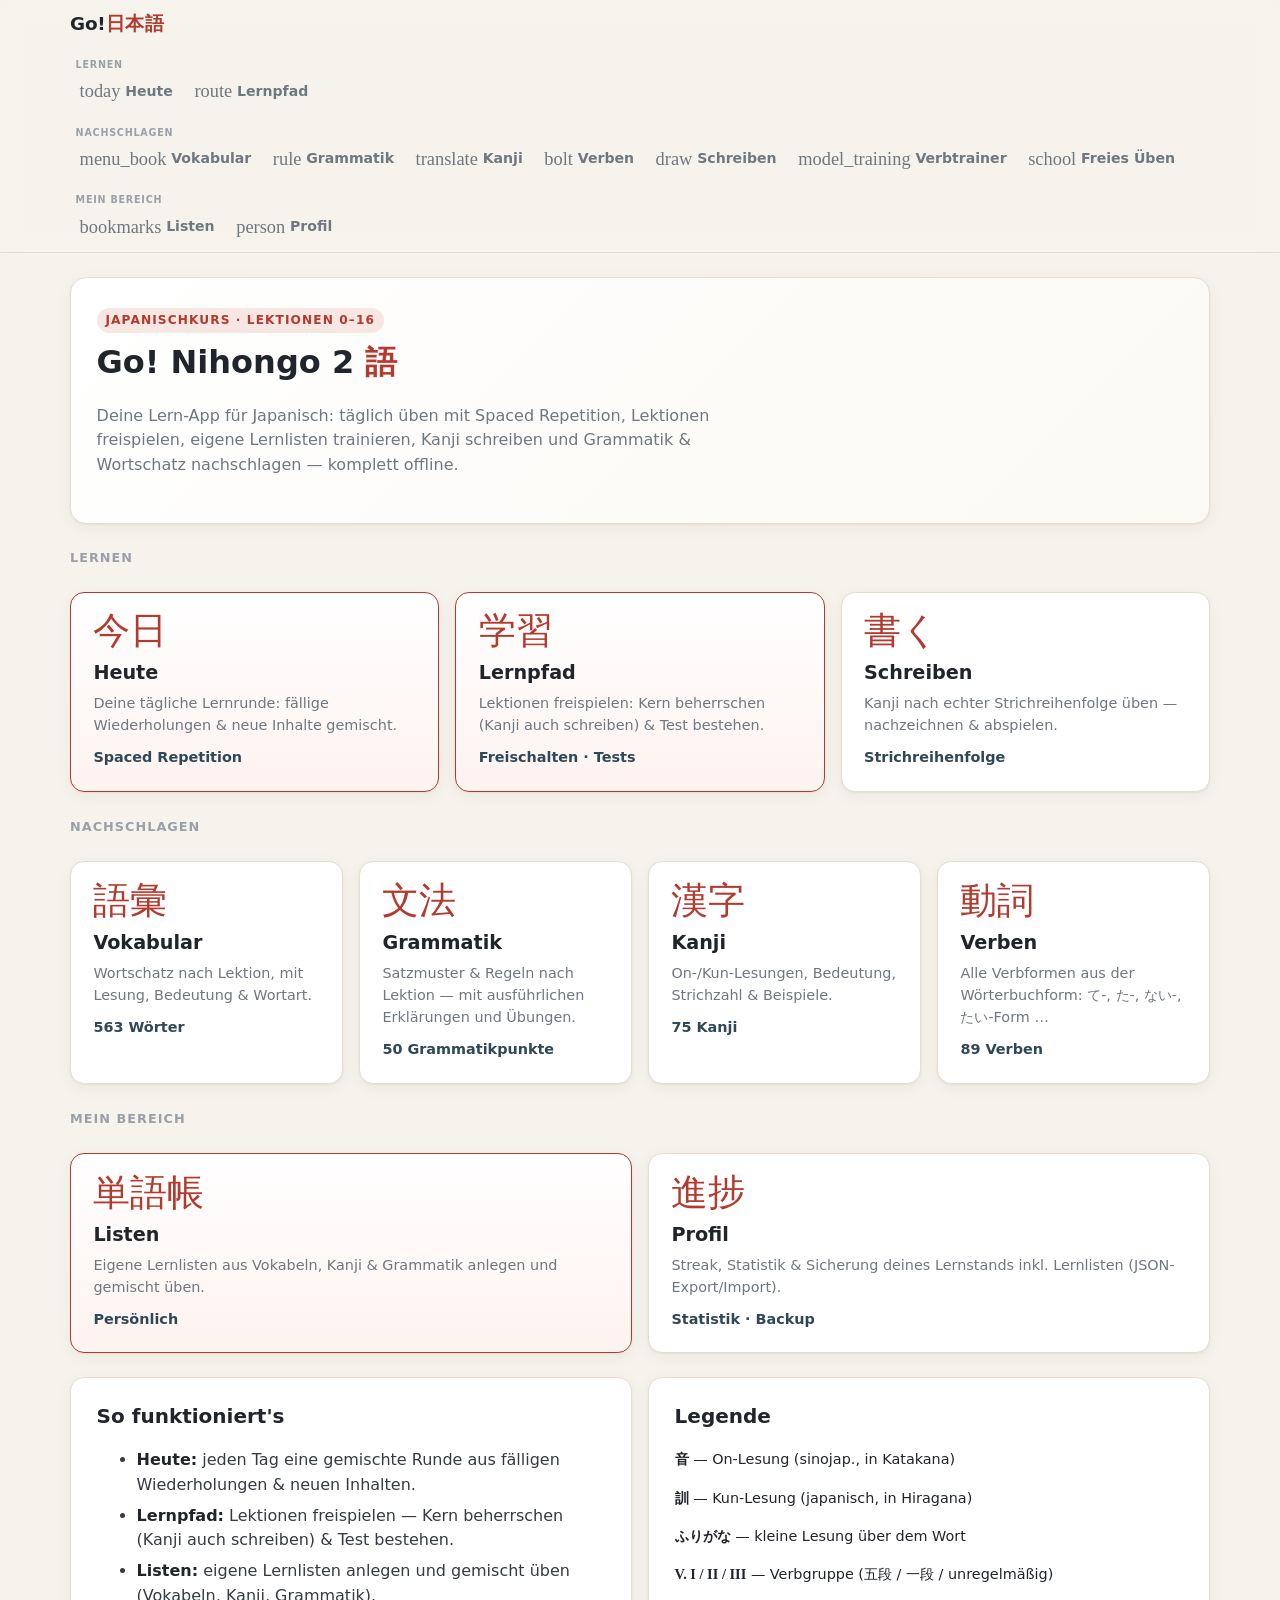
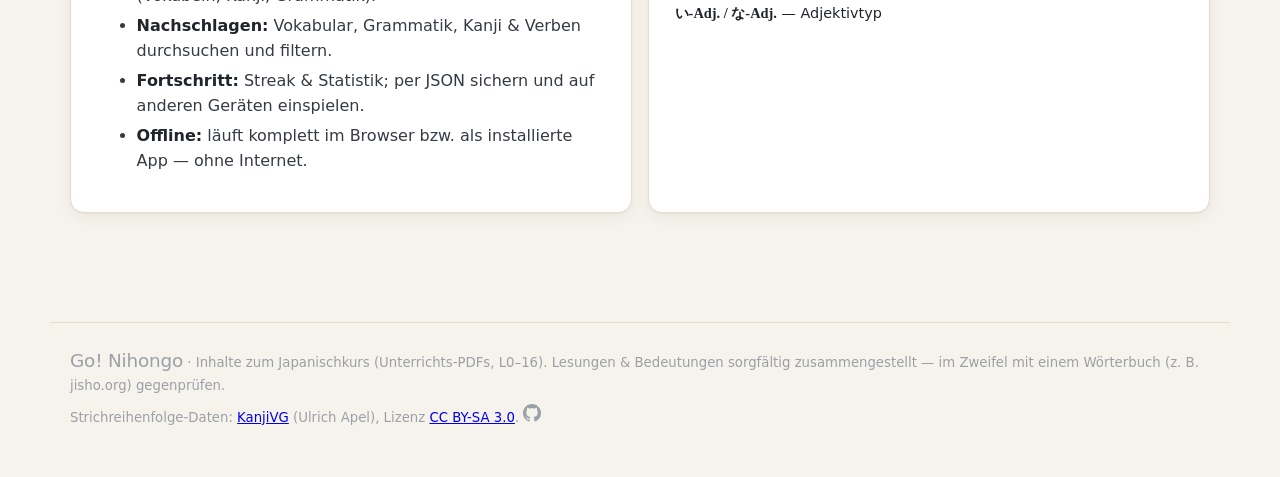
==== commit 27717957: "Stunde vom 21.10. als Lektion 14 eingefügt (Wiederholungsstunde) Das PDF vom 21.10. fehlte zwischen " ====
--- a/index.html
+++ b/index.html
@@ -23,7 +23,7 @@
 
 <main>
   <section class="hero">
-    <span class="kicker">Japanischkurs · Lektionen 0–15</span>
+    <span class="kicker">Japanischkurs · Lektionen 0–16</span>
     <h1>Go! Nihongo 2 <span class="jp">語</span></h1>
     <p>Deine Lern-App für Japanisch: täglich üben mit Spaced Repetition, Lektionen freispielen,
        eigene Lernlisten trainieren, Kanji schreiben und Grammatik &amp; Wortschatz nachschlagen —
@@ -122,7 +122,7 @@
 </main>
 
 <footer>
-  <span class="brand-name">Go! Nihongo</span> · Inhalte zum Japanischkurs (Unterrichts-PDFs, L0–15). Lesungen &amp; Bedeutungen sorgfältig zusammengestellt — im Zweifel mit einem Wörterbuch (z.&nbsp;B. jisho.org) gegenprüfen.<br>
+  <span class="brand-name">Go! Nihongo</span> · Inhalte zum Japanischkurs (Unterrichts-PDFs, L0–16). Lesungen &amp; Bedeutungen sorgfältig zusammengestellt — im Zweifel mit einem Wörterbuch (z.&nbsp;B. jisho.org) gegenprüfen.<br>
   Strichreihenfolge-Daten: <a href="http://kanjivg.tagaini.net" rel="noopener">KanjiVG</a> (Ulrich Apel), Lizenz <a href="https://creativecommons.org/licenses/by-sa/3.0/" rel="noopener">CC BY-SA 3.0</a>.
 </footer>
 
